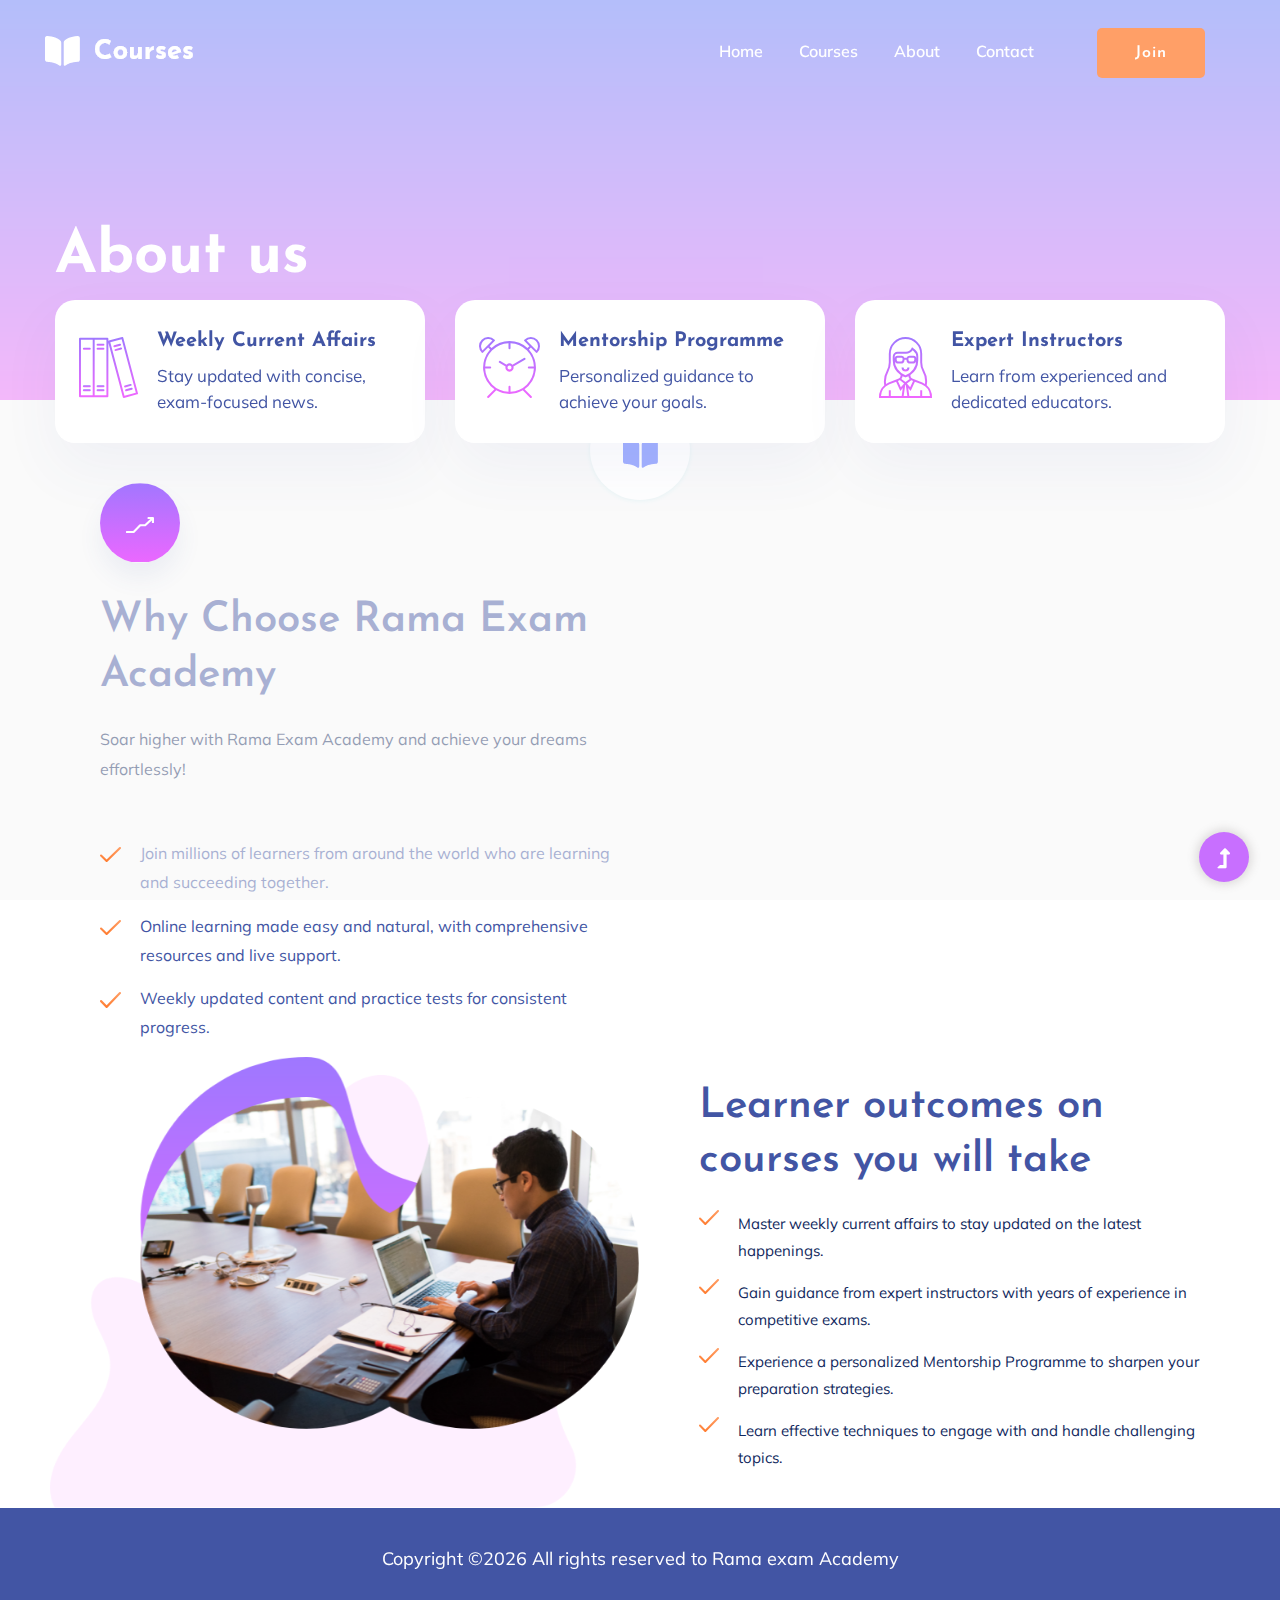
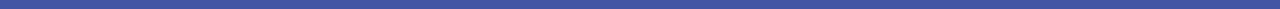
==== about.html @ ef6c7258 "Your commit message" ====
<!doctype html>
<html class="no-js" lang="zxx">
<head>
    <meta charset="utf-8">
    <meta http-equiv="x-ua-compatible" content="ie=edge">
    <title>Courses | Education</title>
    <meta name="description" content="">
    <meta name="viewport" content="width=device-width, initial-scale=1">
    <link rel="manifest" href="site.webmanifest">
    <link rel="shortcut icon" type="image/x-icon" href="assets/img/favicon.jpg">

    <!-- CSS here -->
    <link rel="stylesheet" href="assets/css/bootstrap.min.css">
    <link rel="stylesheet" href="assets/css/owl.carousel.min.css">
    <link rel="stylesheet" href="assets/css/slicknav.css">
    <link rel="stylesheet" href="assets/css/flaticon.css">
    <link rel="stylesheet" href="assets/css/progressbar_barfiller.css">
    <link rel="stylesheet" href="assets/css/gijgo.css">
    <link rel="stylesheet" href="assets/css/animate.min.css">
    <link rel="stylesheet" href="assets/css/animated-headline.css">
    <link rel="stylesheet" href="assets/css/magnific-popup.css">
    <link rel="stylesheet" href="assets/css/fontawesome-all.min.css">
    <link rel="stylesheet" href="assets/css/themify-icons.css">
    <link rel="stylesheet" href="assets/css/slick.css">
    <link rel="stylesheet" href="assets/css/nice-select.css">
    <link rel="stylesheet" href="assets/css/style.css">
</head>

<body>
    <!-- ? Preloader Start -->
    <div id="preloader-active">
        <div class="preloader d-flex align-items-center justify-content-center">
            <div class="preloader-inner position-relative">
                <div class="preloader-circle"></div>
                <div class="preloader-img pere-text">
                    <img src="assets/img/logo/loder.png" alt="">
                </div>
            </div>
        </div>
    </div>
    <!-- Preloader Start -->
    <!-- Header Start -->
    <div class="header-area header-transparent">
        <div class="main-header ">
            <div class="header-bottom  header-sticky">
                <div class="container-fluid">
                    <div class="row align-items-center">
                        <!-- Logo -->
                        <div class="col-xl-2 col-lg-2">
                            <div class="logo">
                                <a href="index.html"><img src="assets/img/logo/logo.png" alt=""></a>
                            </div>
                        </div>
                        <div class="col-xl-10 col-lg-10">
                            <div class="menu-wrapper d-flex align-items-center justify-content-end">
                                <!-- Main-menu -->
                                <div class="main-menu d-none d-lg-block">
                                    <nav>
                                        <ul id="navigation">                                                                                          
                                            <li class="active" ><a href="index.html">Home</a></li>
                                            <li><a href="courses.html">Courses</a></li>
                                            <li><a href="about.html">About</a></li>
                                            <li><a href="contact.html">Contact</a></li>
                                            <!-- Button -->
                                            <li class="button-header margin-left "><a href="tel:+919999999999" class="btn">Join</a></li>
                                            <!-- <li class="button-header"><a href="login.html" class="btn btn3">Log in</a></li> -->
                                        </ul>
                                    </nav>
                                </div>
                            </div>
                        </div> 
                        <!-- Mobile Menu -->
                        <div class="col-12">
                            <div class="mobile_menu d-block d-lg-none"></div>
                        </div>
                    </div>
                </div>
            </div>
        </div>
    </div>
    <!-- Header End -->
    <main>
        <!--? slider Area Start-->
        <section class="slider-area slider-area2">
            <div class="slider-active">
                <!-- Single Slider -->
                <div class="single-slider slider-height2">
                    <div class="container">
                        <div class="row">
                            <div class="col-xl-8 col-lg-11 col-md-12">
                                <div class="hero__caption hero__caption2">
                                    <h1 data-animation="bounceIn" data-delay="0.2s">About us</h1>
                                    <!-- breadcrumb Start-->
                                    <nav aria-label="breadcrumb">
                                        <ol class="breadcrumb">
                                            <li class="breadcrumb-item"><a href="index.html">Home</a></li>
                                            <li class="breadcrumb-item"><a href="#">about</a></li> 
                                        </ol>
                                    </nav>
                                    <!-- breadcrumb End -->
                                </div>
                            </div>
                        </div>
                    </div>          
                </div>
            </div>
        </section>
        <div class="services-area">
            <div class="container">
                <div class="row justify-content-sm-center">
                    <div class="col-lg-4 col-md-6 col-sm-8">
                        <div class="single-services mb-30">
                            <div class="features-icon">
                                <img src="assets/img/icon/icon1.svg" alt="">
                            </div>
                            <div class="features-caption">
                                <h3>Weekly Current Affairs</h3>
                                <p>Stay updated with concise, exam-focused news.</p>
                            </div>
                        </div>
                    </div>
                    <div class="col-lg-4 col-md-6 col-sm-8">
                        <div class="single-services mb-30">
                            <div class="features-icon">
                                <img src="assets/img/icon/icon3.svg" alt="">
                            </div>
                            <div class="features-caption">
                                <h3>Mentorship Programme</h3>
                                <p>Personalized guidance to achieve your goals.</p>
                            </div>
                        </div>
                    </div>
                    <div class="col-lg-4 col-md-6 col-sm-8">
                        <div class="single-services mb-30">
                            <div class="features-icon">
                                <img src="assets/img/icon/icon2.svg" alt="">
                            </div>
                            <div class="features-caption">
                                <h3>Expert Instructors</h3>
                                <p>Learn from experienced and dedicated educators.</p>
                            </div>
                        </div>
                    </div>
                </div>
            </div>
        </div>
        <!--? About Area-1 Start -->
        <section class="about-area1 fix pt-10">
            <div class="support-wrapper align-items-center">
                <div class="left-content1">
                    <div class="about-icon">
                        <img src="assets/img/icon/about.svg" alt="">
                    </div>
                    <!-- section tittle -->
                    <div class="section-tittle section-tittle2 mb-55">
                        <div class="front-text">
                            <h2 class="">Why Choose Rama Exam Academy</h2>
                            <p>Soar higher with Rama Exam Academy and achieve your dreams effortlessly!</p>
                        </div>
                    </div>
                    <div class="single-features">
                        <div class="features-icon">
                            <img src="assets/img/icon/right-icon.svg" alt="">
                        </div>
                        <div class="features-caption">
                            <p>Join millions of learners from around the world who are learning and succeeding together.</p>
                        </div>
                    </div>
                    <div class="single-features">
                        <div class="features-icon">
                            <img src="assets/img/icon/right-icon.svg" alt="">
                        </div>
                        <div class="features-caption">
                            <p>Online learning made easy and natural, with comprehensive resources and live support.</p>
                        </div>
                    </div>

                    <div class="single-features">
                        <div class="features-icon">
                            <img src="assets/img/icon/right-icon.svg" alt="">
                        </div>
                        <div class="features-caption">
                            <p>Weekly updated content and practice tests for consistent progress.</p>
                        </div>
                    </div>
                </div>
                <div class="right-content1">
                    <!-- img -->
                    <div class="right-img">
                        <img src="assets/img/gallery/about.png" alt="">

                        <!-- <div class="video-icon" >

                            <a class="popup-video btn-icon" href="https://www.youtube.com/watch?v=up68UAfH0d0"><i class="fas fa-play"></i></a> 
                        </div> -->
                    </div>
                </div>
            </div>
        </section>
        <!-- About Area End -->
                <!--? About Area-3 Start -->
                <section class="about-area3 fix">
                    <div class="support-wrapper align-items-center">
                        <div class="right-content3">
                            <!-- img -->
                            <div class="right-img">
                                <img src="assets/img/gallery/about3.png" alt="">
                            </div>
                        </div>
                        <div class="left-content3">
                            <!-- section tittle -->
                            <div class="section-tittle section-tittle2 mb-20">
                                <div class="front-text">
                                    <h2 class="">Learner outcomes on courses you will take</h2>
                                </div>
                            </div>
                            <div class="single-features">
                                <div class="features-icon">
                                    <img src="assets/img/icon/right-icon.svg" alt="">
                                </div>
                                <div class="features-caption">
                                    <p>Master weekly current affairs to stay updated on the latest happenings.</p>
                                </div>
                            </div>
                            <div class="single-features">
                                <div class="features-icon">
                                    <img src="assets/img/icon/right-icon.svg" alt="">
                                </div>
                                <div class="features-caption">
                                    <p>Gain guidance from expert instructors with years of experience in competitive exams.</p>
                                </div>
                            </div>
                            <div class="single-features">
                                <div class="features-icon">
                                    <img src="assets/img/icon/right-icon.svg" alt="">
                                </div>
                                <div class="features-caption">
                                    <p>Experience a personalized Mentorship Programme to sharpen your preparation strategies.</p>
                                </div>
                            </div>
                            <div class="single-features">
                                <div class="features-icon">
                                    <img src="assets/img/icon/right-icon.svg" alt="">
                                </div>
                                <div class="features-caption">
                                    <p>Learn effective techniques to engage with and handle challenging topics.</p>
                                </div>
                            </div>
                        </div>
                    </div>
                </section>
                <!-- About Area End -->
        <!--? Team -->
        <!-- <section class="team-area section-padding40 fix">
            <div class="container">
                <div class="row justify-content-center">
                    <div class="col-xl-7 col-lg-8">
                        <div class="section-tittle text-center mb-55">
                            <h2>Community experts</h2>
                        </div>
                    </div>
                </div>
                <div class="team-active">
                    <div class="single-cat text-center">
                        <div class="cat-icon">
                            <img src="assets/img/gallery/team1.png" alt="">
                        </div>
                        <div class="cat-cap">
                            <h5><a href="services.html">Mr. Urela</a></h5>
                            <p>The automated process all your website tasks.</p>
                        </div>
                    </div>
                    <div class="single-cat text-center">
                        <div class="cat-icon">
                            <img src="assets/img/gallery/team2.png" alt="">
                        </div>
                        <div class="cat-cap">
                            <h5><a href="services.html">Mr. Uttom</a></h5>
                            <p>The automated process all your website tasks.</p>
                        </div>
                    </div>
                    <div class="single-cat text-center">
                        <div class="cat-icon">
                            <img src="assets/img/gallery/team3.png" alt="">
                        </div>
                        <div class="cat-cap">
                            <h5><a href="services.html">Mr. Shakil</a></h5>
                            <p>The automated process all your website tasks.</p>
                        </div>
                    </div>
                    <div class="single-cat text-center">
                        <div class="cat-icon">
                            <img src="assets/img/gallery/team4.png" alt="">
                        </div>
                        <div class="cat-cap">
                            <h5><a href="services.html">Mr. Arafat</a></h5>
                            <p>The automated process all your website tasks.</p>
                        </div>
                    </div>
                    <div class="single-cat text-center">
                        <div class="cat-icon">
                            <img src="assets/img/gallery/team3.png" alt="">
                        </div>
                        <div class="cat-cap">
                            <h5><a href="services.html">Mr. saiful</a></h5>
                            <p>The automated process all your website tasks.</p>
                        </div>
                    </div>
                </div>
            </div>
        </section> -->
    </main>
    <footer>
     <div class="footer-wrappper footer-bg">
        <!-- Footer Start-->

        <!-- footer-bottom area -->
        <div class="footer-bottom-area">
            <div class="container">
                <div class="footer-border">
                    <div class="row d-flex align-items-center">
                        <div class="col-xl-12 ">
                            <div class="footer-copy-right text-center">
                                <p><!-- Link back to Colorlib can't be removed. Template is licensed under CC BY 3.0. -->
                                  Copyright &copy;<script>document.write(new Date().getFullYear());</script> All rights reserved to Rama exam Academy
                                  <!-- Link back to Colorlib can't be removed. Template is licensed under CC BY 3.0. --></p>
                              </div>
                          </div>
                      </div>
                  </div>
              </div>
          </div>
          <!-- Footer End-->
      </div>
  </footer> 
  <!-- Scroll Up -->
  <div id="back-top" >
    <a title="Go to Top" href="#"> <i class="fas fa-level-up-alt"></i></a>
</div>

<!-- JS here -->
<script src="./assets/js/vendor/modernizr-3.5.0.min.js"></script>
<!-- Jquery, Popper, Bootstrap -->
<script src="./assets/js/vendor/jquery-1.12.4.min.js"></script>
<script src="./assets/js/popper.min.js"></script>
<script src="./assets/js/bootstrap.min.js"></script>
<!-- Jquery Mobile Menu -->
<script src="./assets/js/jquery.slicknav.min.js"></script>

<!-- Jquery Slick , Owl-Carousel Plugins -->
<script src="./assets/js/owl.carousel.min.js"></script>
<script src="./assets/js/slick.min.js"></script>
<!-- One Page, Animated-HeadLin -->
<script src="./assets/js/wow.min.js"></script>
<script src="./assets/js/animated.headline.js"></script>
<script src="./assets/js/jquery.magnific-popup.js"></script>

<!-- Date Picker -->
<script src="./assets/js/gijgo.min.js"></script>
<!-- Nice-select, sticky -->
<script src="./assets/js/jquery.nice-select.min.js"></script>
<script src="./assets/js/jquery.sticky.js"></script>
<!-- Progress -->
<script src="./assets/js/jquery.barfiller.js"></script>

<!-- counter , waypoint,Hover Direction -->
<script src="./assets/js/jquery.counterup.min.js"></script>
<script src="./assets/js/waypoints.min.js"></script>
<script src="./assets/js/jquery.countdown.min.js"></script>
<script src="./assets/js/hover-direction-snake.min.js"></script>

<!-- contact js -->
<script src="./assets/js/contact.js"></script>
<script src="./assets/js/jquery.form.js"></script>
<script src="./assets/js/jquery.validate.min.js"></script>
<script src="./assets/js/mail-script.js"></script>
<script src="./assets/js/jquery.ajaxchimp.min.js"></script>

<!-- Jquery Plugins, main Jquery -->	
<script src="./assets/js/plugins.js"></script>
<script src="./assets/js/main.js"></script>

</body>
</html>
---- assets/css/flaticon.css ----
/*
  	Flaticon icon font: Flaticon
  	Creation date: 02/06/2020 05:24
  	*/

@font-face {
  font-family: "Flaticon";
  src: url("../fonts/Flaticon.eot");
  src: url("../fonts/Flaticon.eot?#iefix") format("embedded-opentype"),
       url("../fonts/Flaticon.woff2") format("woff2"),
       url("../fonts/Flaticon.woff") format("woff"),
       url("../fonts/Flaticon.ttf") format("truetype"),
       url("../fonts/Flaticon.svg#Flaticon") format("svg");
  font-weight: normal;
  font-style: normal;
}

@media screen and (-webkit-min-device-pixel-ratio:0) {
  @font-face {
    font-family: "Flaticon";
    src: url("../fonts/Flaticon.svg#Flaticon") format("svg");
  }
}

[class^="flaticon-"]:before, [class*=" flaticon-"]:before,
[class^="flaticon-"]:after, [class*=" flaticon-"]:after {   
  font-family: Flaticon;
font-style: normal;
}

.flaticon-null:before { content: "\f100"; }
.flaticon-null-1:before { content: "\f101"; }
.flaticon-gear:before { content: "\f102"; }
.flaticon-think:before { content: "\f103"; }
---- assets/css/progressbar_barfiller.css ----
/* Custom Code skills */
.single-skill{
  display: flex;
}

.single-skill span {
	color: #79838b;
	font-size: 13px;
	font-weight: 300;
	letter-spacing: 0;
	margin-bottom: 14px;
	display: block;
}
.single-skill .bar-progress {
	width: 100%;
}
.single-skill .bar-title {
  width: 20%;
  margin-bottom: 19px;
}

.skills-content {
  padding-top: 200px;
  padding-left: 70px;
}

.skills-shape-bg {
  height: 651px;
  width: 868px;
  position: absolute;
  content: "";
  border: 2px solid #4d4d4d;
  left: 40%;
  top: 255px;
}

.skills-shape-bg::before {
  position: absolute;
  content: "";
  height: 465px;
  width: 300px;
  border: 2px solid #4d4d4d;
  left: -35%;
  top: 50%;
  transform: translateY(-50%);
  border-right: 0;
}



/* Default */
.barfiller {
	width: 100%;
	height: 10px;
	background: #f6f9fc;
  position: relative;
  border-radius: 5px;
}

.barfiller .fill {
  display: block;
  position: relative;
  width: 0px;
  height: 100%;
  background: #333;
  z-index: 1;
  border-radius: 5px;
}

.barfiller .tipWrap { display: none; }

.barfiller .tip {
  margin-top: -28px;
  padding: 2px 4px;
  font-size: 16px;
  color: #09cc7f;
  left: 0px;
  position: absolute;
  z-index: 2;
  background: transparent;
  font-weight: 800;
}

.barfiller .tip:after {
  border: solid;
  border-color: rgba(0,0,0,.8) transparent;
  border-width: 6px 6px 0 6px;
  content: "";
  display: block;
  position: absolute;
  left: 9px;
  top: 100%;
  z-index: 9;
  display: none;
  
}
---- assets/css/gijgo.css ----
.gj-button {
    background-color: #f5f5f5;
    border: 1px solid #ddd;
    color: #000;
    border-radius: 3px;
    padding: 6px 10px;
    cursor: pointer;
}

.gj-unselectable {
    -webkit-touch-callout: none;
    -webkit-user-select: none;
    -khtml-user-select: none;
    -moz-user-select: none;
    -ms-user-select: none;
    user-select: none;
}

.gj-row {
    display: -webkit-box;
    display: -ms-flexbox;
    display: flex;
    -ms-flex-wrap: wrap;
    flex-wrap: wrap;
}

.gj-margin-left-5 {
    margin-left: 5px;
}

.gj-margin-left-10 {
    margin-left: 10px;
}

.gj-width-full {
    width: 100%;
}

.gj-cursor-pointer {
    cursor: pointer;
}

.gj-text-align-center {
    text-align: center;
}

.gj-font-size-16 {
    font-size: 16px;
}

.gj-hidden {
    display: none;
}

/** Material Design */
.gj-button-md {
    background: 0 0;
    border: none;
    border-radius: 2px;
    color: rgba(0, 0, 0, 0.87);
    position: relative;
    height: 36px;
    margin: 0;
    min-width: 64px;
    padding: 0 16px;
    display: inline-block;
    font-family: "Roboto","Helvetica","Arial",sans-serif;
    font-size: 1rem;
    font-weight: 500;
    text-transform: uppercase;
    letter-spacing: 0;
    overflow: hidden;
    will-change: box-shadow;
    transition: box-shadow .2s cubic-bezier(.4,0,1,1),background-color .2s cubic-bezier(.4,0,.2,1),color .2s cubic-bezier(.4,0,.2,1);
    outline: none;
    cursor: pointer;
    text-decoration: none;
    text-align: center;
    line-height: 36px;
    vertical-align: middle;
    overflow: hidden;
    -webkit-user-select: none;
    -moz-user-select: none;
    -ms-user-select: none;
    user-select: none;
}

.gj-button-md:hover {
    background-color: rgba(158,158,158,.2);
}

.gj-button-md:disabled {
    color: rgba(0,0,0,.26);
    background: 0 0;
}

.gj-button-md .material-icons,
.gj-button-md .gj-icon {
    vertical-align: middle;
    /*font-size: 1.3rem;
    margin-right: 4px;*/
}

.gj-button-md.gj-button-md-icon {
    width: 24px;
    height: 31px;
    min-width: 24px;
    padding: 0px;
    display: table;
}

.gj-button-md.gj-button-md-icon .material-icons,
.gj-button-md.gj-button-md-icon .gj-icon {
    display: table-cell;
    margin-right: 0px;
    width: 24px;
    height: 24px;
}

.gj-button-md.active {
    background-color: rgba(158,158,158,.4);
}

.gj-button-md-group {
    position: relative;
    display: inline-block;
    vertical-align: middle;
}
.gj-textbox-md {
	/* border: none; */
	/* border-bottom: 1px solid rgba(0,0,0,.42); */
	display: block;
	font-family: "Helvetica","Arial",sans-serif;
	font-size: 16px;
	line-height: 16px;
	/* padding: 4px 0px; */
	margin: 0;
	/* width: 100%; */
	background: 0 0;
	/* text-align: ; */
	color: rgba(0,0,0,.87);
	padding-left: 44px;
	border: 1px solid #dca73a;
	/* padding: 15px 15px; */
	/* text-align: center; */
	width: 177px;
	height: 55px;
	border-radius: 5px;
}
.gj-textbox-md:focus,
.gj-textbox-md:active {
    /* border-bottom: 2px solid rgba(0,0,0,.42); */
    outline: none;
}

.gj-textbox-md::placeholder {
    color: #8e8e8e;
}

.gj-textbox-md:-ms-input-placeholder {
    color: #8e8e8e;
}

.gj-textbox-md::-ms-input-placeholder {
    color: #8e8e8e;
}

.gj-md-spacer-24 {
    min-width: 24px;
    width: 24px;
    display: inline-block;
}

.gj-md-spacer-32 {
    min-width: 32px;
    width: 32px;
    display: inline-block;
}

.gj-modal {
    position: fixed;
    top: 0;
    right: 0;
    bottom: 0;
    left: 0;
    z-index: 1203;
    display: none;
    overflow: hidden;
    -webkit-overflow-scrolling: touch;
    outline: 0;
    background-color: rgba(0, 0, 0, 0.54118);
    transition: 200ms ease opacity;
    will-change: opacity;
}

/* List */
ul.gj-list li [data-role="wrapper"] {
    display: table;
    width: 100%;
}

ul.gj-list li [data-role="checkbox"] {
    display: table-cell;
    vertical-align:middle;
    text-align:center;
}

ul.gj-list li [data-role="image"] {
    display: table-cell;
    vertical-align:middle;
    text-align:center;
}

ul.gj-list li [data-role="display"] {
    display: table-cell;
    vertical-align:middle;
    cursor: pointer;
}

ul.gj-list li [data-role="display"]:empty:before {
  content: "\200b"; /* unicode zero width space character */
}

/* List - Bootstrap */
ul.gj-list-bootstrap {
    padding-left: 0px;
    margin-bottom: 0px;
}

ul.gj-list-bootstrap li {
    padding: 0px;
}

ul.gj-list-bootstrap li [data-role="wrapper"] {
    padding: 0px 10px;
}

ul.gj-list-bootstrap li [data-role="checkbox"] {
    width: 24px;
    padding: 3px;
}

ul.gj-list-bootstrap li [data-role="image"] {
    width: 24px;
    height: 24px;
}

ul.gj-list-bootstrap li [data-role="display"] {
    padding: 8px 0px 8px 4px;
}

.list-group-item.active ul li, .list-group-item.active:focus ul li, .list-group-item.active:hover ul li {
    text-shadow: none;
    color:initial;
}

/* List - Material Design */
ul.gj-list-md {
    padding: 0px;
    list-style: none;
    list-style-type: none;
    line-height: 24px;
    letter-spacing: 0;
    color: #616161; /* Gray 700 */
}

ul.gj-list-md li {
    display: list-item;
    list-style-type: none;
    padding: 0px;
    min-height: unset;
    box-sizing: border-box;
    align-items: center;
    cursor: default;
    overflow: hidden;

    font-family: "Roboto","Helvetica","Arial",sans-serif;
    font-size: 16px;
    font-weight: 400;
    letter-spacing: .04em;
    line-height: 1;
    
    -webkit-flex-direction: row;
    -ms-flex-direction: row;
    flex-direction: row;
    -webkit-flex-wrap: nowrap;
    -ms-flex-wrap: nowrap;
    flex-wrap: nowrap;
}

ul.gj-list-md li [data-role="checkbox"] {
    height: 24px;
    width: 24px;
}

ul.gj-list-md li [data-role="image"] {
    height: 24px;
    width: 24px;
}

ul.gj-list-md li [data-role="display"] {
    padding: 8px 0px 8px 5px;
    order: 0;
    flex-grow: 2;
    text-decoration: none;
    box-sizing: border-box;
    align-items: center;
    text-align: left;
    color: rgba(0,0,0,.87);
}

ul.gj-list-md li.disabled>[data-role="wrapper"]>[data-role="display"] {
    color: #9E9E9E; /* Gray 500 */
}

.gj-list-md-active {
    background: #e0e0e0;
    color: #3f51b5;
}


/* Picker */
.gj-picker {
    position: absolute;
    z-index: 1203;
    background-color: #fff;
}

.gj-picker .selected {
    color: #fff;
}

/* Material Design */
.gj-picker-md {
    font-family: "Roboto","Helvetica","Arial",sans-serif;
    font-size: 16px;
    font-weight: 400;
    letter-spacing: .04em;
    line-height: 1;
    color: rgba(0,0,0,.87);
    border: 1px solid #E0E0E0;
}

.gj-modal .gj-picker-md {
    border: 0px;
}

.gj-picker-md [role="header"] {
    color: rgba(255, 255, 255, 0.54);
    display: flex;
    background: #2196f3;
    align-items: baseline;
    user-select: none;
    justify-content: center;
}

.gj-picker-md [role="footer"] {
    float: right;
    padding: 10px;
}

.gj-picker-md [role="footer"] button.gj-button-md {
    color: #2196f3;
    font-weight: bold;
    font-size: 13px;
}

/* Bootstrap */
.gj-picker-bootstrap {
    border-radius: 4px;
    border: 1px solid #E0E0E0;
}

.gj-picker-bootstrap .selected {
    color: #888;
}

.gj-picker-bootstrap [role="header"] {
    background: #eee;
    color: #AAA;
}
@font-face {
    font-family: 'gijgo-material';
    src: url('../fonts/gijgo-material.eot?235541');
    src: url('../fonts/gijgo-material.eot?235541#iefix') format('embedded-opentype'), url('../fonts/gijgo-material.ttf?235541') format('truetype'), url('../fonts/gijgo-material.woff?235541') format('woff'), url('../fonts/gijgo-material.svg?235541#gijgo-material') format('svg');
    font-weight: normal;
    font-style: normal;
}

.gj-icon {
    /* use !important to prevent issues with browser extensions that change fonts */
    font-family: 'gijgo-material' !important;
    font-size: 24px;
    speak: none;
    font-style: normal;
    font-weight: normal;
    font-variant: normal;
    text-transform: none;
    line-height: 1;
    /* Enable Ligatures ================ */
    letter-spacing: 0;
    -webkit-font-feature-settings: "liga";
    -moz-font-feature-settings: "liga=1";
    -moz-font-feature-settings: "liga";
    -ms-font-feature-settings: "liga" 1;
    font-feature-settings: "liga";
    -webkit-font-variant-ligatures: discretionary-ligatures;
    font-variant-ligatures: discretionary-ligatures;
    /* Better Font Rendering =========== */
    -webkit-font-smoothing: antialiased;
    -moz-osx-font-smoothing: grayscale;
}

.gj-icon.undo:before {
    content: "\e900";
}

.gj-icon.vertical-align-top:before {
    content: "\e901";
}

.gj-icon.vertical-align-center:before {
    content: "\e902";
}

.gj-icon.vertical-align-bottom:before {
    content: "\e903";
}

.gj-icon.arrow-dropup:before {
    content: "\e904";
}

.gj-icon.clock:before {
    content: "\e905";
}

.gj-icon.refresh:before {
    content: "\e906";
}

.gj-icon.last-page:before {
    content: "\e907";
}

.gj-icon.first-page:before {
    content: "\e908";
}

.gj-icon.cancel:before {
    content: "\e909";
}

.gj-icon.clear:before {
    content: "\e90a";
}

.gj-icon.check-circle:before {
    content: "\e90b";
}

.gj-icon.delete:before {
    content: "\e90c";
}

.gj-icon.arrow-upward:before {
    content: "\e90d";
}

.gj-icon.arrow-forward:before {
    content: "\e90e";
}

.gj-icon.arrow-downward:before {
    content: "\e90f";
}

.gj-icon.arrow-back:before {
    content: "\e910";
}

.gj-icon.list-numbered:before {
    content: "\e911";
}

.gj-icon.list-bulleted:before {
    content: "\e912";
}

.gj-icon.indent-increase:before {
    content: "\e913";
}

.gj-icon.indent-decrease:before {
    content: "\e914";
}

.gj-icon.redo:before {
    content: "\e915";
}

.gj-icon.align-right:before {
    content: "\e916";
}

.gj-icon.align-left:before {
    content: "\e917";
}

.gj-icon.align-justify:before {
    content: "\e918";
}

.gj-icon.align-center:before {
    content: "\e919";
}

.gj-icon.strikethrough:before {
    content: "\e91a";
}

.gj-icon.italic:before {
    content: "\e91b";
}

.gj-icon.underlined:before {
    content: "\e91c";
}

.gj-icon.bold:before {
    content: "\e91d";
}

.gj-icon.arrow-dropdown:before {
    content: "\e91e";
}

.gj-icon.done:before {
    content: "\e91f";
}

.gj-icon.pencil:before {
    content: "\e920";
}

.gj-icon.minus:before {
    content: "\e921";
}

.gj-icon.plus:before {
    content: "\e922";
}

.gj-icon.chevron-up:before {
    content: "\e923";
}

.gj-icon.chevron-right:before {
    content: "\e924";
}

.gj-icon.chevron-down:before {
    content: "\e925";
}

.gj-icon.chevron-left:before {
    content: "\e926";
}

.gj-icon.event:before {
    content: "\e927";
}
.gj-draggable {
    cursor: move;
}
.gj-resizable-handle {
    position: absolute;
    font-size: 0.1px;
    display: block;
    -ms-touch-action: none;
    touch-action: none;
    z-index: 1203;
}

.gj-resizable-n {
    cursor: n-resize;
    height: 7px;
    width: 100%;
    top: -5px;
    left: 0;
}
.gj-resizable-e {
    cursor: e-resize;
    width: 7px;
    right: -5px;
    top: 0;
    height: 100%;
}
.gj-resizable-s {
    cursor: s-resize;
    height: 7px;
    width: 100%;
    bottom: -5px;
    left: 0;
}
.gj-resizable-w {
	cursor: w-resize;
	width: 7px;
	left: -5px;
	top: 0;
	height: 100%;
}
.gj-resizable-se {
	cursor: se-resize;
	width: 12px;
	height: 12px;
	right: 1px;
	bottom: 1px;
}
.gj-resizable-sw {
	cursor: sw-resize;
	width: 9px;
	height: 9px;
	left: -5px;
	bottom: -5px;
}
.gj-resizable-nw {
	cursor: nw-resize;
	width: 9px;
	height: 9px;
	left: -5px;
	top: -5px;
}
.gj-resizable-ne {
	cursor: ne-resize;
	width: 9px;
	height: 9px;
	right: -5px;
	top: -5px;
}

.gj-dialog-footer {
    position: absolute;
    bottom: 0px;
    width: 100%;
    margin-top: 0px;
}

.gj-dialog-scrollable [data-role="body"] {
    overflow-x: hidden;
    overflow-y: scroll;
}

/** Bootstrap 3 **/
.gj-dialog-bootstrap {
    overflow: hidden;
    z-index: 1202;
}

.gj-dialog-bootstrap [data-role="title"] {
    display: inline;
}
.gj-dialog-bootstrap [data-role="close"] {
    line-height: 1.42857143;
}

/** Bootstrap 4 **/
.gj-dialog-bootstrap4 {
    overflow: hidden;
    z-index: 1202;
}

.gj-dialog-bootstrap4 [data-role="title"] {
    display: inline;
}
.gj-dialog-bootstrap4 [data-role="close"] {
    line-height: 1.5;
}

/** Material Design **/
.gj-dialog-md {
    background-color: #FFF;
    overflow: hidden;
    border: none;
    box-shadow: 0 11px 15px -7px rgba(0,0,0,.2), 0 24px 38px 3px rgba(0,0,0,.14), 0 9px 46px 8px rgba(0,0,0,.12);
    box-sizing: border-box;
    position: relative;
    display: -webkit-box;
    display: -webkit-flex;
    display: -ms-flexbox;
    display: flex;
    -webkit-box-orient: vertical;
    -webkit-box-direction: normal;
    -webkit-flex-direction: column;
    -ms-flex-direction: column;
    flex-direction: column;
    -webkit-background-clip: padding-box;
    background-clip: padding-box;
    outline: 0;
    z-index: 1202;
}

.gj-dialog-md-header {
    padding: 24px 24px 0px 24px;
    font-family: "Roboto","Helvetica","Arial",sans-serif;
}

.gj-dialog-md-title {
    margin: 0;
    font-weight: 400;
    display: inline;
    line-height: 28px;
    font-size: 20px;
}

.gj-dialog-md-close {
    -webkit-appearance: none;
    padding: 0;
    cursor: pointer;
    background: 0 0;
    border: 0;
    float: right;
    line-height: 28px;
    font-size: 28px;
}

.gj-dialog-md-body {
    padding: 20px 24px 24px 24px;
    color: rgba(0,0,0,.54);
    font-family: "Helvetica","Arial",sans-serif;
    font-size: 14px;
    font-weight: 400;
    line-height: 20px;
}

.gj-dialog-md-footer {
    padding: 8px 8px 8px 24px;
    display: -webkit-flex;
    display: -ms-flexbox;
    display: flex;
    -webkit-flex-direction: row-reverse;
    -ms-flex-direction: row-reverse;
    flex-direction: row-reverse;
    -webkit-flex-wrap: wrap;
    -ms-flex-wrap: wrap;
    flex-wrap: wrap;

    box-sizing: border-box;
}

.gj-dialog-md-footer>*:first-child {
    margin-right: 0;
}

.gj-dialog-md-footer>* {
    margin-right: 8px;
    height: 36px;
}
DIV.gj-grid-wrapper {
    margin: auto;
    position: relative;
    clear:both;
    z-index: 1;
}

TABLE.gj-grid {
    margin: auto;    
    border-collapse: collapse;
    width: 100%;
    table-layout: fixed;
}

TABLE.gj-grid THEAD TH [data-role="selectAll"] {
    margin: auto;
}

TABLE.gj-grid THEAD TH [data-role="title"] {
    display: inline-block;
}

TABLE.gj-grid THEAD TH [data-role="sorticon"] {
    display: inline-block;
}

TABLE.gj-grid THEAD TH {
    overflow: hidden;
    text-overflow: ellipsis;
}

TABLE.gj-grid.autogrow-header-row THEAD TH {
    overflow: auto;
    text-overflow: initial;
    white-space: pre-wrap;
    -ms-word-break: break-word;
    word-break: break-word;
}

TABLE.gj-grid > tbody > tr > td {
    overflow: hidden;
    position: relative;
}

table.gj-grid tbody div[data-role="display"] {
    vertical-align: middle;
    text-indent: 0;
    white-space: pre-wrap;
    -ms-word-break: break-word;
    word-break: break-word;
}

table.gj-grid.fixed-body-rows tbody div[data-role="display"] {
    overflow: hidden;
    text-overflow: ellipsis;
    white-space: nowrap;
    -ms-word-break: initial;
    word-break: initial;
}

table.gj-grid tfoot DIV[data-role="display"] {
    vertical-align: middle;
    text-indent: 0;
    display: flex;
}

TABLE.gj-grid .fa {
    padding: 2px;
}

TABLE.gj-grid > tbody > tr > td > div {
    padding: 2px;
    overflow: hidden;
}

DIV.gj-grid-wrapper DIV.gj-grid-loading-cover
{
    background: #BBBBBB;
    opacity: 0.5;
    position: absolute;
    vertical-align: middle;
}

DIV.gj-grid-wrapper DIV.gj-grid-loading-text
{
    position: absolute;
    font-weight: bold;
}

/* Bootstrap Theme */
table.gj-grid-bootstrap thead th {
    background-color: #f5f5f5;
    vertical-align:middle;
}

table.gj-grid-bootstrap thead th [data-role="sorticon"] {
    margin-left: 5px;
}

table.gj-grid-bootstrap thead th [data-role="sorticon"] i.gj-icon,
table.gj-grid-bootstrap thead th [data-role="sorticon"] i.material-icons {
    position: absolute;
    font-size: 20px;
    top: 15px;
}

table.gj-grid-bootstrap tbody tr td div[data-role="display"] {
    padding: 0px;
}

.gj-grid-bootstrap-4 .gj-checkbox-bootstrap {
    display: inline-block;
    padding-top: 2px;
}

.gj-grid-bootstrap-4 tbody tr.active {
    background-color: rgba(0,0,0,.075);
}

/* Material Design Theme */
.gj-grid-md {
    position: relative;
    border: 1px solid #e0e0e0;
    border-collapse: collapse;
    white-space: nowrap;
    font-size: 13px;
    font-family: "Roboto","Helvetica","Arial",sans-serif;
    background-color: #fff;
}

.gj-grid-md td:first-of-type, .gj-grid-md th:first-of-type {
    padding-left: 24px;
}

.gj-grid-md th {
    position: relative;
    vertical-align: bottom;
    font-weight: 700;
    line-height: 31px;
    letter-spacing: 0;
    height: 56px;
    font-size: 12px;
    color: rgba(0,0,0,.54);
    padding-bottom: 8px;
    box-sizing: border-box;
    padding: 12px 18px;
    text-align: right;
}

.gj-grid-md td {
    position: relative;
    height: 48px;
    border-top: 1px solid #e0e0e0;
    border-bottom: 1px solid #e0e0e0;
    padding: 12px 18px;
    box-sizing: border-box;
    text-align: left;
    color: rgba(0,0,0,.87);
}

.gj-grid-md tbody tr {
    position: relative;
    height: 48px;
    transition-duration: .28s;
    transition-timing-function: cubic-bezier(.4,0,.2,1);
    transition-property: background-color;
}

.gj-grid-md tbody tr:hover {
    background-color: #EEEEEE; /* Gray 200 */
}

.gj-grid-md tbody tr.gj-grid-md-select {
    background-color: #F5F5F5; /* Grey 100 */
}


table.gj-grid-md thead th [data-role="sorticon"] {
    margin-left: 5px;
}

table.gj-grid-md thead th [data-role="sorticon"] i.gj-icon,
table.gj-grid-md thead th [data-role="sorticon"] i.material-icons {
    position: absolute;
    font-size: 16px;
    top: 19px;
}

table.gj-grid-md thead th.gj-grid-select-all {
    padding-bottom: 3px;
}
/* Hide all prioritized columns by default */
@media only all {
	th.display-1120,
	td.display-1120,
	th.display-960,
	td.display-960,
	th.display-800,
	td.display-800,
	th.display-640,
	td.display-640,
	th.display-480,
	td.display-480,
	th.display-320,
	td.display-320 {
		display: none;
	}
}

/* Show at 320px (20em x 16px) */
@media screen and (min-width: 20em) {
	TABLE.gj-grid-bootstrap th.display-320,
	TABLE.gj-grid-bootstrap td.display-320 {
		display: table-cell;
	}
}
/* Show at 480px (30em x 16px) */
@media screen and (min-width: 30em) {
	TABLE.gj-grid-bootstrap th.display-480,
	TABLE.gj-grid-bootstrap td.display-480 {
		display: table-cell;
	}
}
/* Show at 640px (40em x 16px) */
@media screen and (min-width: 40em) {
	TABLE.gj-grid-bootstrap th.display-640,
	TABLE.gj-grid-bootstrap td.display-640 {
		display: table-cell;
	}
}
/* Show at 800px (50em x 16px) */
@media screen and (min-width: 50em) {
	TABLE.gj-grid-bootstrap th.display-800,
	TABLE.gj-grid-bootstrap td.display-800 {
		display: table-cell;
	}
}
/* Show at 960px (60em x 16px) */
@media screen and (min-width: 60em) {
	TABLE.gj-grid-bootstrap th.display-960,
	TABLE.gj-grid-bootstrap td.display-960 {
		display: table-cell;
	}
}
/* Show at 1,120px (70em x 16px) */
@media screen and (min-width: 70em) {
	TABLE.gj-grid-bootstrap th.display-1120,
	TABLE.gj-grid-bootstrap td.display-1120 {
		display: table-cell;
	}
}

/* Material Design Theme */
.gj-grid-md tfoot tr th {
    padding-right: 14px;
}

.gj-grid-md tfoot tr[data-role="pager"] .gj-grid-mdl-pager-label {
    padding-left: 5px;
    padding-right: 5px;
}

.gj-grid-md tfoot tr[data-role="pager"] .gj-dropdown-md {
    margin-left: 12px;
}

.gj-grid-md tfoot tr[data-role="pager"] .gj-dropdown-md [role="presenter"] {
    font-size: 12px;
    font-weight: bold;
    color: rgba(0,0,0,.54);
}

.gj-grid-md tfoot tr[data-role="pager"] .gj-dropdown-md [role="presenter"] [role="display"] {
    text-align: right;
}

.gj-grid-md tfoot tr[data-role="pager"] .gj-grid-md-limit-select {
    margin-left: 10px;
    font-size: 12px;
    font-weight: bold;
    color: rgba(0,0,0,.54);
}

/* Bootstrap */
.gj-grid-bootstrap tfoot tr[data-role="pager"] th {
    line-height: 30px;
    background-color: #f5f5f5;
}

.gj-grid-bootstrap tfoot tr[data-role="pager"] th > div > div {
    margin-right: 5px;
}

.gj-grid-bootstrap tfoot tr[data-role="pager"] th > div > button {
    margin-right: 5px;
}

.gj-grid-bootstrap-4 tfoot tr[data-role="pager"] th > div button {
    height: 34px;
}

.gj-grid-bootstrap-4 tfoot tr[data-role="pager"] th div .gj-dropdown-bootstrap-4 .gj-dropdown-expander-mi .gj-icon {
    top: 5px;
}

.gj-grid-bootstrap-3 tfoot tr[data-role="pager"] th > div > input {
    margin-right: 5px;
    width: 40px;
    text-align: right;
    display: inline-block;
    font-weight: bold;
}

.gj-grid-bootstrap-4 tfoot tr[data-role="pager"] th > div > div.input-group {
    width: 40px;
}

.gj-grid-bootstrap-4 tfoot tr[data-role="pager"] th > div > div.input-group input {
    text-align: right;
    font-weight: bold;
    height: 34px;
    padding-top: 2px;
    padding-bottom: 6px;
}

.gj-grid-bootstrap tfoot tr[data-role="pager"] th > div > select {
    display: inline-block;
    margin-right: 5px;
    width: 60px;
}

.gj-grid-bootstrap tfoot tr[data-role="pager"] th .gj-dropdown-bootstrap .gj-list-bootstrap [data-role="display"] {
    line-height: 14px;
}

.gj-grid-bootstrap tfoot tr[data-role="pager"] th .gj-dropdown-bootstrap [role="presenter"] [role="display"] {
    font-weight: bold;
}

.gj-grid-bootstrap tfoot tr[data-role="pager"] th .gj-dropdown-bootstrap-3 [role="presenter"] {
    padding: 2px 8px;
}

.gj-grid-bootstrap tfoot tr[data-role="pager"] th .gj-dropdown-bootstrap-4 [role="presenter"] {
    padding: 1px 8px;
}
.gj-grid thead tr th div.gj-grid-column-resizer-wrapper {
    position: relative;
    width: 100%;
    height: 0px; 
    top: 0px; 
    left: 0px; 
    padding: 0px;
}

span.gj-grid-column-resizer {
    position: absolute;
    right: 0px;
    width: 10px;
    top: -100px;
    height: 300px;
    z-index: 1203;
    cursor: e-resize;
}

.gj-grid-resize-cursor {
    cursor: e-resize;
}
.gj-grid-md tbody tr.gj-grid-top-border td {
  border-top: 2px solid #777;
}
.gj-grid-md tbody tr.gj-grid-bottom-border td {
  border-bottom: 2px solid #777;
}

.gj-grid-bootstrap tbody tr.gj-grid-top-border td {
  border-top: 2px solid #777;
}
.gj-grid-bootstrap tbody tr.gj-grid-bottom-border td {
  border-bottom: 2px solid #777;
}
.gj-grid-md thead tr th.gj-grid-left-border,
.gj-grid-md tbody tr td.gj-grid-left-border
{
    border-left: 3px solid #777;
}
.gj-grid-md thead tr th.gj-grid-right-border,
.gj-grid-md tbody tr td.gj-grid-right-border
{
    border-right: 3px solid #777;
}

.gj-grid-bootstrap thead tr th.gj-grid-left-border,
.gj-grid-bootstrap tbody tr td.gj-grid-left-border
{
    border-left: 5px solid #ddd;
}
.gj-grid-bootstrap thead tr th.gj-grid-right-border,
.gj-grid-bootstrap tbody tr td.gj-grid-right-border
{
    border-right: 5px solid #ddd;
}
.gj-dirty {
    position: absolute;
    top: 0px;
    left: 0px;
    border-style: solid;
    border-width: 3px;
    border-color: #f00 transparent transparent #f00;
    padding: 0;
    overflow: hidden;
    vertical-align: top;
}

/* Material Design */
.gj-grid-md tbody tr td.gj-grid-management-column {
    padding: 3px;
}

.gj-grid-md tbody tr td[data-mode="edit"] {
    padding: 0px 18px;
}

.gj-grid-md tbody .gj-dropdown-md [role="presenter"] [role="display"] {
    padding: 0px;
}

/* Bootstrap */
.gj-grid-bootstrap tbody tr td[data-mode="edit"] {
    padding: 0px;
}

.gj-grid-bootstrap tbody tr td[data-mode="edit"] [data-role="edit"] {
    padding: 0px;
}

/* Bootstrap 3 */
.gj-grid-bootstrap-3 tbody tr td.gj-grid-management-column {
    padding: 3px;
}

.gj-grid-bootstrap-3 tbody tr td[data-mode="edit"] {
    height: 38px;
}

.gj-grid-bootstrap-3 tbody tr td[data-mode="edit"] [data-role="edit"] input[type="text"] {
    height: 37px;
    padding: 8px;
}

.gj-grid-bootstrap-3 tbody tr td[data-mode="edit"] .gj-dropdown-bootstrap [role="presenter"] {
    border: 0px;
    border-radius: 0px;
    height: 37px;
    padding-left: 8px;
}

.gj-grid-bootstrap-3 tbody tr td[data-mode="edit"] .gj-datepicker-bootstrap {
    height: 37px;
}

.gj-grid-bootstrap-3 tbody tr td[data-mode="edit"] .gj-datepicker-bootstrap [role="input"] {
    height: 37px;
    border:0px;
    border-radius: 0px;
}

.gj-grid-bootstrap-3 tbody tr td[data-mode="edit"] .gj-datepicker-bootstrap [role="right-icon"] {
    border:0px;
    border-radius: 0px;
}

.gj-grid-bootstrap-3 tbody tr td[data-mode="edit"] .gj-checkbox-bootstrap {
    display: inline-block;
    padding-top: 10px;
    height: 32px;
}

/* Bootstrap 4 */
.gj-grid-bootstrap-4 tbody tr td.gj-grid-management-column {
    padding: 6px;
}

.gj-grid-bootstrap-4 tbody tr td[data-mode="edit"] [data-role="edit"] input[type="text"] {
    height: 48px;
    padding-left: 12px;
}

.gj-grid-bootstrap-4 tbody tr td[data-mode="edit"] .gj-dropdown-bootstrap [role="presenter"] {
    border: 0px;
    border-radius: 0px;
    height: 48px;
    padding-left: 12px;
    font-family: -apple-system,system-ui,BlinkMacSystemFont,"Segoe UI",Roboto,"Helvetica Neue",Arial,sans-serif;
}

.gj-grid-bootstrap-4 tbody tr td[data-mode="edit"] .gj-dropdown-bootstrap-4 [role="expander"].gj-dropdown-expander-mi .gj-icon,
.gj-grid-bootstrap-4 tbody tr td[data-mode="edit"] .gj-dropdown-bootstrap-4 [role="expander"].gj-dropdown-expander-mi .material-icons {
    top: 13px;
}

.gj-grid-bootstrap-4 tbody tr td[data-mode="edit"] .gj-datepicker-bootstrap {
    height: 48px;
}

.gj-grid-bootstrap-4 tbody tr td[data-mode="edit"] .gj-datepicker-bootstrap [role="input"] {
    height: 48px;
    border:0px;
    border-radius: 0px;
}

.gj-grid-bootstrap-4 tbody tr td[data-mode="edit"] .gj-datepicker-bootstrap [role="right-icon"] {
    background-color: #fff;
}

.gj-grid-bootstrap-4 tbody tr td[data-mode="edit"] .gj-datepicker-bootstrap [role="right-icon"] button {
    border: 0px;
    border-radius: 0px;
    width: 43px;
    position: relative;
}

.gj-grid-bootstrap-4 tbody tr td[data-mode="edit"] .gj-datepicker-bootstrap [role="right-icon"] .gj-icon,
.gj-grid-bootstrap-4 tbody tr td[data-mode="edit"] .gj-datepicker-bootstrap [role="right-icon"] .material-icons {
    top: 13px;
    left: 10px;
    font-size: 24px;
}

.gj-grid-bootstrap-4 tbody tr td[data-mode="edit"] .gj-checkbox-bootstrap {
    display: inline-block;
    padding-top: 15px;
    height: 42px;
}
.gj-grid-md thead tr[data-role="filter"] th {
    border-top: 1px solid #e0e0e0;
}

div.gj-grid-wrapper div.gj-grid-bootstrap-toolbar {
    background-color: #f5f5f5;
    padding: 8px;
    font-weight: bold;
    border: 1px solid #ddd;
}

div.gj-grid-wrapper div.gj-grid-bootstrap-4-toolbar {
    background-color: #f5f5f5;
    padding: 12px;
    font-weight: bold;
    border: 1px solid #ddd;
}

div.gj-grid-wrapper div.gj-grid-md-toolbar {
    font-weight: bold;
    font-size: 24px;
    font-family: "Helvetica","Arial",sans-serif;
    background-color: rgb(255, 255, 255);
    
    border-top: 1px solid #e0e0e0;
    border-left: 1px solid #e0e0e0;
    border-right: 1px solid #e0e0e0;
    border-bottom: 0px;
    border-collapse: collapse;

    padding: 0 18px 0px 18px;
    line-height: 56px;
}
table.gj-grid-scrollable tbody {
    overflow-y: auto;
    overflow-x: hidden;
    display: block;
}

/* Material Design */
table.gj-grid-md.gj-grid-scrollable {
    border-bottom: 0px;
}

table.gj-grid-md.gj-grid-scrollable tbody {
    border-right: 1px solid #e0e0e0;
    border-bottom: 1px solid #e0e0e0;
}

table.gj-grid-md.gj-grid-scrollable tfoot {
    border-bottom: 1px solid #e0e0e0;
}

/* Bootstrap 3 */
table.gj-grid-bootstrap.gj-grid-scrollable {
    border-bottom: 0px;
}

table.gj-grid-bootstrap.gj-grid-scrollable tbody {
    border-right: 1px solid #ddd;
    border-bottom: 1px solid #ddd;
}

table.gj-grid-bootstrap.gj-grid-scrollable tbody tr[data-role="row"]:first-child td {
    border-top: 0px;
}

table.gj-grid-bootstrap.gj-grid-scrollable tbody tr[data-role="row"] td:first-child {
    border-left: 0px;
}

table.gj-grid-bootstrap.gj-grid-scrollable tbody tr[data-role="row"] td:last-child {
    border-right: 0px;
}

table.gj-grid-bootstrap.gj-grid-scrollable tfoot {
    border-bottom: 1px solid #ddd;
}

ul.gj-list li [data-role="spacer"] {
    display: table-cell;
}

ul.gj-list li [data-role="expander"] {
    display: table-cell;
    vertical-align:middle;
    text-align:center;
    cursor: pointer;
}

[data-type="tree"] ul li [data-role="expander"].gj-tree-material-icons-expander {
    width: 24px;
}

[data-type="tree"] ul li [data-role="expander"].gj-tree-font-awesome-expander {
    width: 24px;
}

[data-type="tree"] ul li [data-role="expander"].gj-tree-glyphicons-expander {
    width: 24px;
}

[data-type="tree"] ul li [data-role="expander"].gj-tree-glyphicons-expander .glyphicon {
    top: 4px;
    height: 24px;
}

/* Bootstrap Theme */
.gj-tree-bootstrap-3 ul.gj-list-bootstrap li {
    border: 0px;
    border-radius: 0px;
    color: #333;
}

.gj-tree-bootstrap-3 ul.gj-list-bootstrap li.active {
    color: #fff;
}

.gj-tree-bootstrap-3 ul.gj-list-bootstrap li.disabled {
    color: #777;
    background-color: #eee;
}

.gj-tree-bootstrap-4 ul.gj-list-bootstrap li {
    border: 0px;
    border-radius: 0px;
    color: #212529;
}

.gj-tree-bootstrap-4 ul.gj-list-bootstrap li.active {
    color: #fff;
}

.gj-tree-bootstrap-4 ul.gj-list-bootstrap li.disabled {
    color: #868e96;
}

.gj-tree-bootstrap-4 ul.gj-list-bootstrap li ul.gj-list-bootstrap {
    width: 100%;
}

.gj-tree-bootstrap-border ul.gj-list-bootstrap li {
    border: 1px solid #ddd;
}

.gj-tree-bootstrap-border ul.gj-list-bootstrap li ul.gj-list-bootstrap li {
    border-left: 0px;
    border-right: 0px;
}

.gj-tree-bootstrap-border ul.gj-list-bootstrap li:first-child {
    border-top-left-radius: 4px;
    border-top-right-radius: 4px;
}

.gj-tree-bootstrap-border ul.gj-list-bootstrap li:last-child {
    border-bottom-left-radius: 4px;
    border-bottom-right-radius: 4px;
}

.gj-tree-bootstrap-border ul.gj-list-bootstrap li ul.gj-list-bootstrap li:first-child {
    border-top-left-radius: 0px;
    border-top-right-radius: 0px;
}

.gj-tree-bootstrap-border ul.gj-list-bootstrap li ul.gj-list-bootstrap li:last-child {
    border-bottom: 0px;
    border-bottom-left-radius: 0px;
    border-bottom-right-radius: 0px;
}

ul.gj-list-bootstrap li [data-role="expander"].gj-tree-material-icons-expander {
    padding-top: 8px;
    padding-bottom: 4px;
}

ul.gj-list-bootstrap li [data-role="expander"].gj-tree-material-icons-expander .gj-icon {
    width: 24px;
    height: 24px;
}

/* Material Design Theme */
ul.gj-list-md li.disabled > [data-role="wrapper"] > [data-role="expander"] {
    color: #9E9E9E; /* Gray 500 */
}

.gj-tree-md-border ul.gj-list-md li {
    border: 1px solid #616161; /* Gray 700 */
    margin-bottom: -1px;
}

.gj-tree-md-border ul.gj-list-md li ul.gj-list-md li {
    border-left: 0px;
    border-right: 0px;
}

.gj-tree-md-border ul.gj-list-md li ul.gj-list-md li:last-child {
    border-bottom: 0px;
}
.gj-tree-drop-above {    
    border-top: 1px solid #000;
}

.gj-tree-drop-below {
    border-bottom: 1px solid #000;
}

.gj-tree-bootstrap-3 ul.gj-list-bootstrap li [data-role="wrapper"].drop-above {
    border-top: 2px solid #000;
}

.gj-tree-bootstrap-3 ul.gj-list-bootstrap li [data-role="wrapper"].drop-below {
    border-bottom: 2px solid #000;
}

.gj-tree-bootstrap-4 ul.gj-list-bootstrap li [data-role="wrapper"].drop-above {
    border-top: 2px solid #000;
}

.gj-tree-bootstrap-4 ul.gj-list-bootstrap li [data-role="wrapper"].drop-below {
    border-bottom: 2px solid #000;
}

.gj-tree-drag-el {
    padding: 0px;
    margin: 0px;
    z-index: 1203;
}

.gj-tree-drag-el li {
    padding: 0px;
    margin: 0px;
}

.gj-tree-drag-el [data-role="wrapper"] {
    cursor: move;
    display: table;
}

.gj-tree-drag-el [data-role="indicator"] {
    width: 14px;
    padding: 0px 3px;
    display: table-cell;
    vertical-align: middle;
    text-align: center;
}

.gj-tree-bootstrap-drag-el li.list-group-item {
    border: 0px;
    background: unset;
}

.gj-tree-bootstrap-drag-el [data-role="indicator"] {
    width: 24px;
    height: 24px;
    padding: 0px;
}

.gj-tree-md-drag-el [data-role="indicator"] {
    width: 24px;
    height: 24px;
    padding: 0px;
}
/* Bootstrap */
.gj-checkbox-bootstrap {
    min-width: 0;
    font-size: 0;
    font-weight: normal;
    margin: 0px;
    text-align: center;
    width: 18px;
    height: 18px;
    position: relative;
    display: inline;
}

.gj-checkbox-bootstrap input[type="checkbox"] {
    display: none;
    margin-bottom: -12px;
}

.gj-checkbox-bootstrap span {
    background: #fff;
    display: block;
    content: " ";
    width: 18px;
    height: 18px;
    line-height: 11px;
    font-size: 11px;
    padding: 2px;
    color: #555555;
    border: 1px solid #CCCCCC;
    border-radius: 3px;
    transition: box-shadow 0.2s linear, border-color 0.2s linear;
    cursor: pointer;
    margin: auto;
}

.gj-checkbox-bootstrap input[type="checkbox"]:focus + span:before {
    outline: 0;
    box-shadow: 0 0 0 0 #66afe9, 0 0 6px rgba(102, 175, 233, .6);
    border-color: #66afe9;
}

.gj-checkbox-bootstrap input[type="checkbox"][disabled] + span {
    opacity: 0.6;
    cursor: not-allowed;
}

/* Bootstrap 4 */
.gj-checkbox-bootstrap.gj-checkbox-bootstrap-4 span {
    line-height: 16px;
    padding: 0px;
}

.gj-checkbox-bootstrap-4.gj-checkbox-material-icons input[type="checkbox"]:checked + span:after {
    font-size: 16px;
}

.gj-checkbox-bootstrap-4.gj-checkbox-material-icons input[type="checkbox"]:indeterminate + span:after {
    font-size: 16px;
}

/* Material Design */
.gj-checkbox-md {
    min-width: 0;
    font-size: 0;
    font-weight: normal;
    margin: 0px;
    text-align: center;
    width: 16px;
    height: 16px;
    position: relative;
}

.gj-checkbox-md input[type="checkbox"] {
    display: none;
    margin-bottom: -12px;
}

.gj-checkbox-md span {
    display: inline-block;
    box-sizing: border-box;
    width: 16px;
    height: 16px;
    margin: 0;
    cursor: pointer;
    overflow: hidden;
    border: 2px solid #616161; /* Gray 700 */
    border-radius: 2px;
    z-index: 2;
}

.gj-checkbox-md input[type="checkbox"]:checked + span {
    border: 2px solid #536DFE; /* Indigo A200 */
}

.gj-checkbox-md input[type="checkbox"]:checked + span:after {
    color: #FFF;
    background-color: #536DFE; /* Indigo A200 */
    position: absolute;
    left: 1px;
    top: -15px;
}

.gj-checkbox-md input[type="checkbox"]:indeterminate + span {
    border: 2px solid #616161; /* Gray 700 */
}

.gj-checkbox-md input[type="checkbox"]:indeterminate + span:after {    
    color: #616161;/*color: rgba(0, 0, 0, 1);*/
    position: absolute;
    left: 1px;
    top: -15px;
}

.gj-checkbox-md input[type="checkbox"][disabled] + span {
    border: 2px solid #9E9E9E;
}

.gj-checkbox-md input[type="checkbox"][disabled] + span:after {
    background-color: #9E9E9E;
}

.gj-checkbox-md input[type="checkbox"][disabled]:indeterminate + span:after {
    color: #FFFFFF;
}

/* Material Icons */
.gj-checkbox-material-icons input[type="checkbox"]:checked + span:after {
    content: "\e91f";
    font-size: 14px;
    font-weight: bold;
    white-space: pre;
}

.gj-checkbox-material-icons input[type="checkbox"]:indeterminate + span:after {
    content: "\e921";
    font-size: 14px;
    font-weight: bold;
    white-space: pre;
}

/* Glyphicons */
.gj-checkbox-glyphicons input[type="checkbox"]:checked + span:after {
    display: inline-block;
    font-family: 'Glyphicons Halflings';
    content: "\e013 ";
}

.gj-checkbox-glyphicons input[type="checkbox"]:indeterminate + span:after {
    display: inline-block;
    font-family: 'Glyphicons Halflings';
    content: "\2212 ";
    padding-right: 1px;
}

/* fontawesome */
.gj-checkbox-fontawesome .fa {
    font-size: 14px;
}
.gj-checkbox-bootstrap.gj-checkbox-fontawesome .fa {
    line-height: 18px;
}

.gj-checkbox-fontawesome input[type="checkbox"]:checked + span:before {
    content: "\f00c ";
}

.gj-checkbox-fontawesome input[type="checkbox"]:indeterminate + span:before {
    content: "\f068 ";
}
.gj-editor [role="body"] {
    overflow: auto;
    outline: 0px solid transparent;
    box-sizing: border-box;
}

/* Material Design */
.gj-editor-md {
    padding: 7px;
    font-family: "Roboto","Helvetica","Arial",sans-serif;
    font-size: 14px;
    font-weight: 500;
    letter-spacing: 0;
    border: 1px solid rgba(158,158,158,.2);
}

.gj-editor-md [role="toolbar"] {
    margin-bottom: 7px;
}

.gj-editor-md [role="toolbar"] .gj-button-md {
    min-width: 54px;
    margin-right: 5px;
}

.gj-editor-md [role="toolbar"] .gj-button-md .gj-icon {
    width: 24px;
    height: 24px;
}

.gj-editor-md [role="body"] {
    border: 1px solid rgba(158,158,158,.2);
}

.gj-editor-md p {
    margin: 0;
    padding: 0;
}

.gj-editor-md blockquote {
    font-size: 14px;
}

/* Bootstrap */
.gj-editor-bootstrap {
    padding: 7px;
    border: 1px solid #eceeef;
}

.gj-editor-bootstrap [role="toolbar"] {
    margin-bottom: 7px;
}

.gj-editor-bootstrap [role="toolbar"] .btn-group {
    margin-right: 10px;
}

.gj-editor-bootstrap [role="toolbar"] button {
    height: 36px;
}

.gj-editor-bootstrap [role="body"] {
    border: 1px solid #eceeef;
}

.gj-editor-bootstrap p {
    margin: 0;
    padding: 0;
}

.gj-editor-bootstrap blockquote {
    font-size: 14px;
}
.gj-dropdown {
    position: relative;
    border-collapse: separate;
}

.gj-dropdown [role="presenter"] {
    display: table;
    cursor: pointer;
    outline: none;
    position: relative;
}

.gj-dropdown [role="presenter"] [role="display"] {
    display: table-cell;
    text-align: left;
    width: 100%;
}

.gj-dropdown [role="presenter"] [role="expander"] {
    display: table-cell;
    vertical-align:middle;
    text-align:center;
    width: 24px;
    height: 24px;
}

/* Material Design */
.gj-dropdown-md [role="presenter"] {
    font-family: "Roboto","Helvetica","Arial",sans-serif;
    font-size: 16px;
    font-weight: 400;
    letter-spacing: .04em;
    line-height: 1;
    color: rgba(0,0,0,.87);
    padding: 0px;
    border: 0px;
    border-bottom: 1px solid rgba(0,0,0,.42);
    background: transparent;
}

.gj-dropdown-md [role="presenter"]:focus,
.gj-dropdown-md [role="presenter"]:active {
    border-bottom: 2px solid rgba(0,0,0,.42);
}

.gj-dropdown-md [role="presenter"] [role="display"] {
    padding: 4px 0px;
    line-height: 18px;
}

.gj-dropdown-md [role="presenter"] [role="display"] .placeholder {
    color: #8e8e8e;
}

.gj-dropdown-list-md {
    position: absolute;
    top: 0px;
    left: 0px;
    background-color: #f5f5f5;
    color: #000;
    margin: 0px;
    z-index: 1203;
}

.gj-dropdown-list-md li:hover, .gj-dropdown-list-md li.active {
    background-color: #eee;
}

/* Bootstrap */
.gj-dropdown-bootstrap [role="presenter"] [role="display"] {
    padding-right: 5px;
}

.gj-dropdown-bootstrap [role="presenter"] [role="expander"] {
    padding-left: 5px;
}

.gj-dropdown-bootstrap [role="presenter"] [role="expander"].gj-dropdown-expander-mi {
    width: 24px;
}

.gj-dropdown-bootstrap-3 [role="presenter"] [role="display"] {
    line-height: 20px;
}

.gj-dropdown-bootstrap-3 [role="presenter"] [role="display"] .placeholder {
    color: #9999b3;
}

.gj-dropdown-bootstrap-3 [role="presenter"] [role="expander"] {
    width: 20px;
    height: 20px;
}

.gj-dropdown-bootstrap-3 [role="presenter"] [role="expander"].gj-dropdown-expander-mi .gj-icon,
.gj-dropdown-bootstrap-3 [role="presenter"] [role="expander"].gj-dropdown-expander-mi .material-icons {
    top: 5px;
    right: 10px;
    position: absolute;
}

.gj-dropdown-bootstrap-4 [role="presenter"] {
    border: 1px solid #ced4da;
}

.gj-dropdown-bootstrap-4 [role="presenter"] [role="display"] {
    line-height: 24px;
}

.gj-dropdown-bootstrap-4 [role="presenter"] [role="expander"].gj-dropdown-expander-mi .gj-icon,
.gj-dropdown-bootstrap-4 [role="presenter"] [role="expander"].gj-dropdown-expander-mi .material-icons {
    top: 7px;
    right: 10px;
    position: absolute;
}

.gj-dropdown-list-bootstrap {
    position: absolute;
    top: 32px;
    left: 0px;
    margin: 0px;
    z-index: 1203;
}
.gj-datepicker [role="input"]::-ms-clear {
    display: none;
}

.gj-datepicker [role="right-icon"] {
    cursor: pointer;
}

.gj-picker div[role="navigator"] {
    display: -webkit-box;
    display: -ms-flexbox;
    display: flex;
    -ms-flex-wrap: wrap;
    flex-wrap: wrap;
}

.gj-picker div[role="navigator"] div {
    cursor: pointer;
    position: relative;
    flex-basis: 0;
    -webkit-box-flex: 1;
    -ms-flex-positive: 1;
    flex-grow: 1;
    max-width: 100%;
}

.gj-picker div[role="navigator"] div[role="period"] {
    width: 100%;
    text-align: center;
}

/* Material Design */
.gj-datepicker-md {
	font-family: "Roboto","Helvetica","Arial",sans-serif;
	font-size: 16px;
	font-weight: 400;
	letter-spacing: .04em;
	line-height: 1;
	color: #9d9d9d;
    position: relative;
    /* background-image: url(../img/logo/date-picker-icon.png); */
}
.gj-datepicker-md [role="right-icon"] {
	position: absolute;
	left: 13px;
	top: 16px;
	font-size: 24px;
}

.gj-datepicker-md.small .gj-textbox-md {
    font-size: 14px;
}

.gj-datepicker-md.small .gj-icon {
    font-size: 22px;
}

.gj-datepicker-md.large .gj-textbox-md {
    font-size: 18px;
}

.gj-datepicker-md.large .gj-icon {
    font-size: 28px;
}

.gj-picker-md.datepicker [role="header"] {
    padding: 20px 20px;
    display: block;
}

.gj-picker-md.datepicker [role="header"] [role="year"] {
    font-size: 17px;
    padding-bottom: 5px;
    cursor: pointer;
}

.gj-picker-md.datepicker [role="header"] [role="date"] {
    font-size: 36px;
    cursor: pointer;
}

.gj-picker-md div[role="navigator"] {
    height: 42px;
    line-height: 42px;
}

.gj-picker div[role="navigator"] div[role="period"] {
    font-weight: bold;
    font-size: 15px;
}

.gj-picker-md div[role="navigator"] div:first-child {
    max-width: 42px;
}

.gj-picker-md div[role="navigator"] div:last-child {
    max-width: 42px;
}

.gj-picker-md div[role="navigator"] div i.gj-icon,
.gj-picker-md div[role="navigator"] div i.material-icons {
    position: absolute;
    top: 8px;
}

.gj-picker-md div[role="navigator"] div:first-child i.gj-icon,
.gj-picker-md div[role="navigator"] div:first-child i.material-icons {
    left: 10px;
}

.gj-picker-md div[role="navigator"] div:last-child i.gj-icon,
.gj-picker-md div[role="navigator"] div:last-child i.material-icons {
    right: 11px;
}

.gj-picker-md table thead {
    color: #9E9E9E; /* Gray 500 */
}

.gj-picker-md table tr th div,
.gj-picker-md table tr td div {
    display: block;
    width: 40px;
    height: 40px;
    line-height: 40px;
    font-size: 13px;
    text-align: center;
    vertical-align: middle;
}

[type="year"].gj-picker-md table tr td div,
[type="decade"].gj-picker-md table tr td div,
[type="century"].gj-picker-md table tr td div {
    width: 73px;
    height: 73px;
    line-height: 73px;
    cursor: pointer;
}

.gj-picker-md table tr td.gj-cursor-pointer div:hover {
    background: #EEEEEE;
    border-radius: 50%;
    color: rgba(0,0,0,.87);
}

.gj-picker-md table tr td.other-month div,
.gj-picker-md table tr td.disabled div {
    color: #BDBDBD; /* Gray 400 */
}

.gj-picker-md table tr td.focused div {
    background: #E0E0E0; /* Gray 300 */
    border-radius: 50%;
}

.gj-picker-md table tr td.today div {
    color: #1976D2;
}

.gj-picker-md table tr td.selected.gj-cursor-pointer div {
    color: #FFFFFF;
    background: #1976D2; /* Blue 700 */
    border-radius: 50%;
}

.gj-picker-md table tr td.calendar-week div {
    font-weight: bold;
}

/* Bootstrap */
.gj-datepicker-bootstrap :focus,
.gj-datepicker-bootstrap :active {
    box-shadow: none;
}

.gj-picker-bootstrap {
    border: 1px solid rgba(0,0,0,0.15);
    border-radius: 4px;
    padding: 4px;
}

.gj-modal .gj-picker-bootstrap {
    padding: 0px;
}

.gj-picker-bootstrap.datepicker [role="header"] {
    padding: 10px 20px;
    display: block;
}

.gj-picker-bootstrap.datepicker [role="header"] [role="year"] {
    font-size: 15px;
    cursor: pointer;
}

.gj-picker-bootstrap [role="header"] [role="date"] {
    font-size: 24px;
    cursor: pointer;
}

.gj-modal .gj-picker-bootstrap.datepicker [role="body"] {
    padding: 15px;
}

.gj-picker-bootstrap div[role="navigator"] {
    height: 30px;
    line-height: 30px;
    text-align: center;
}

.gj-picker-bootstrap div[role="navigator"] div:first-child {
    max-width: 30px;
}

.gj-picker-bootstrap div[role="navigator"] div:last-child {
    max-width: 30px;
}

.gj-picker-bootstrap table tr td div,
.gj-picker-bootstrap table tr th div {
    display: block;
    width: 30px;
    height: 30px;
    line-height: 30px;
    text-align: center;
    vertical-align: middle;
}

[type="year"].gj-picker-bootstrap table tr td div,
[type="decade"].gj-picker-bootstrap table tr td div,
[type="century"].gj-picker-bootstrap table tr td div {
    width: 53px;
    height: 53px;
    line-height: 53px;
    cursor: pointer;
}

.gj-picker-bootstrap table tr th div i,
.gj-picker-bootstrap table tr th div span {
    line-height: 30px;
}

.gj-picker-bootstrap div[role="navigator"] .gj-icon,
.gj-picker-bootstrap div[role="navigator"] .material-icons {
    margin: 3px;
}

.gj-picker-bootstrap table tr td.focused div,
.gj-picker-bootstrap table tr td.gj-cursor-pointer div:hover {
    background: #EEEEEE;
    border-radius: 4px;
    color: #212529;
}

.gj-picker-bootstrap table tr td.today div {
    color: #204d74;
    font-weight: bold;
}

.gj-picker-bootstrap table tr td.selected.gj-cursor-pointer div {
    color: #fff;
    background-color: #204d74;
    border-color: #122b40;
    border-radius: 4px;
}

.gj-picker-bootstrap table tr td.other-month div,
.gj-picker-bootstrap table tr td.disabled div {
    color: #777;
}

/* Bootstrap 3 */
.gj-datepicker-bootstrap span[role="right-icon"].input-group-addon {
    border-top-left-radius: 0px;
    border-bottom-left-radius: 0px;
    border-top-right-radius: 4px;
    border-bottom-right-radius: 4px;
    border-left: 0px;
    position: relative;
    /*width: 38px;*/
}

.gj-datepicker-bootstrap span[role="right-icon"].input-group-addon .gj-icon,
.gj-datepicker-bootstrap span[role="right-icon"].input-group-addon .material-icons {
    position: absolute;
    top: 7px;
    left: 7px;
}

/* Bootstrap 4 */
.gj-datepicker-bootstrap [role="right-icon"] button {
    width: 38px;
    position: relative;
    border: 1px solid #ced4da;
}

.gj-datepicker-bootstrap [role="right-icon"] button:hover {
    color: #6c757d;
    background-color: transparent;
}

.gj-datepicker-bootstrap.input-group-sm [role="right-icon"] button {
    width: 30px;
}

.gj-datepicker-bootstrap.input-group-lg [role="right-icon"] button {
    width: 48px;
}

.gj-datepicker-bootstrap [role="right-icon"] button .gj-icon,
.gj-datepicker-bootstrap [role="right-icon"] button .material-icons {
    position: absolute;
    font-size: 21px;
    top: 9px;
    left: 9px;
}

.gj-datepicker-bootstrap.input-group-sm [role="right-icon"] button .gj-icon,
.gj-datepicker-bootstrap.input-group-sm [role="right-icon"] button .material-icons {
    top: 6px;
    left: 6px;
    font-size: 19px;
}

.gj-datepicker-bootstrap.input-group-lg [role="right-icon"] button .gj-icon,
.gj-datepicker-bootstrap.input-group-lg [role="right-icon"] button .material-icons {
    font-size: 27px;
    top: 10px;
    left: 10px;
}
.gj-timepicker [role="input"]::-ms-clear {
    display: none;
}

.gj-timepicker [role="right-icon"] {
    cursor: pointer;
}

.gj-picker.timepicker [role="header"] {
    font-size: 58px;
    padding: 20px 0;
    line-height: 58px;

    display: flex;
    align-items: baseline;
    user-select: none;
    justify-content: center;
}

.gj-picker.timepicker [role="header"] div {
    cursor: pointer;
    width: 66px;
    text-align: right;
}

.gj-picker [role="header"] [role="mode"] {
    position: relative;
    width: 0px;
}

.gj-picker [role="header"] [role="mode"] span {
    position: absolute;
    left: 7px;
    line-height: 18px;
    font-size: 18px;
}

.gj-picker [role="header"] [role="mode"] span[role="am"] {
    top: 7px;
}

.gj-picker [role="header"] [role="mode"] span[role="pm"] {
    bottom: 7px;
}

.gj-picker [role="body"] [role="dial"] {
    width: 256px;
    color: rgba(0, 0, 0, 0.87);
    height: 256px;
    position: relative;
    background: #eeeeee;
    border-radius: 50%;
    margin: 10px;
}

.gj-picker [role="body"] [role="hour"] {
    top: calc(50% - 16px);
    left: calc(50% - 16px);
    width: 32px;
    height: 32px;
    cursor: pointer;
    position: absolute;
    font-size: 14px;
    text-align: center;
    line-height: 32px;
    user-select: none;
    pointer-events: none;
}

.gj-picker [role="body"] [role="hour"].selected {
    color: rgba(255, 255, 255, 1);
}

.gj-picker [role="body"] [role="arrow"] {
    top: calc(50% - 1px);
    left: 50%;
    width: calc(50% - 20px);
    height: 2px;
    position: absolute;
    pointer-events: none;
    transform-origin: left center;
    transition: all 250ms cubic-bezier(0.4, 0, 0.2, 1);
    width: calc(50% - 52px);
}

.gj-picker .arrow-begin {
    top: -3px;
    left: -4px;
    width: 8px;
    height: 8px;
    position: absolute;
    border-radius: 50%;
}

.gj-picker .arrow-end {
    top: -15px;
    right: -16px;
    width: 0;
    height: 0;
    position: absolute;
    box-sizing: content-box;
    border-width: 16px;
    border-radius: 50%;
}

/* Material Design */
.gj-timepicker-md {
    font-family: "Roboto","Helvetica","Arial",sans-serif;
    font-size: 16px;
    font-weight: 400;
    letter-spacing: .04em;
    line-height: 1;
    color: rgba(0,0,0,.87);
    position: relative;
}

.gj-timepicker-md.small .gj-textbox-md {
    font-size: 14px;
}

.gj-timepicker-md.small .gj-icon {
    font-size: 22px;
}

.gj-timepicker-md.large .gj-textbox-md {
    font-size: 18px;
}

.gj-timepicker-md.large .gj-icon {
    font-size: 28px;
}

.gj-timepicker-md [role="right-icon"] {
    cursor: pointer;
    position: absolute;
    right: 0px;
    top: 0px;
    font-size: 24px;
}

.gj-picker-md .arrow-begin {
    background-color: #2196f3;
}
.gj-picker-md .arrow-end {
    border: 16px solid #2196f3;
}

.gj-picker-md [role="body"] [role="arrow"] {
    background-color: #2196f3;
}

/* Bootstrap */
.gj-timepicker-bootstrap :focus,
.gj-timepicker-bootstrap :active {
    box-shadow: none;
}

.gj-picker-bootstrap [role="body"] [role="arrow"] {
    background-color: #888;
}

.gj-picker-bootstrap .arrow-begin {
    background-color: #888;
}

.gj-picker-bootstrap .arrow-end {
    border: 16px solid #888;
}

/* Bootstrap 3 */
.gj-timepicker-bootstrap .input-group-addon {
    border-top-left-radius: 0px;
    border-bottom-left-radius: 0px;
    border-top-right-radius: 4px;
    border-bottom-right-radius: 4px;
    border-left: 0px;
    position: relative;
    width: 38px;
}

.gj-timepicker-bootstrap.input-group-sm .input-group-addon {
    width: 30px;
}

.gj-timepicker-bootstrap.input-group-lg .input-group-addon {
    width: 46px;
}

.gj-timepicker-bootstrap .input-group-addon .gj-icon,
.gj-timepicker-bootstrap .input-group-addon .material-icons {
    position: absolute;
    font-size: 21px;
    top: 6px;
    left: 8px;
}

.gj-timepicker-bootstrap.input-group-sm .input-group-addon .gj-icon,
.gj-timepicker-bootstrap.input-group-sm .input-group-addon .material-icons {
    font-size: 19px;
    top: 5px;
    left: 5px;
}

.gj-timepicker-bootstrap.input-group-lg .input-group-addon .gj-icon,
.gj-timepicker-bootstrap.input-group-lg .input-group-addon .material-icons {
    font-size: 27px;
    top: 10px;
    left: 10px;
}

/* Bootstrap 4 */
.gj-timepicker-bootstrap [role="right-icon"] button {
    width: 38px;
    position: relative;
}

.gj-timepicker-bootstrap.input-group-sm [role="right-icon"] button {
    width: 30px;
}

.gj-timepicker-bootstrap.input-group-lg [role="right-icon"] button {
    width: 48px;
}

.gj-timepicker-bootstrap [role="right-icon"] button .gj-icon,
.gj-timepicker-bootstrap [role="right-icon"] button .material-icons {
    position: absolute;
    font-size: 21px;
    top: 7px;
    left: 9px;
}

.gj-timepicker-bootstrap.input-group-sm [role="right-icon"] button .gj-icon,
.gj-timepicker-bootstrap.input-group-sm [role="right-icon"] button .material-icons {
    top: 4px;
    left: 6px;
    font-size: 19px;
}

.gj-timepicker-bootstrap.input-group-lg [role="right-icon"] button .gj-icon,
.gj-timepicker-bootstrap.input-group-lg [role="right-icon"] button .material-icons {
    font-size: 27px;
    top: 8px;
    left: 10px;
}
.gj-picker.datetimepicker [role="header"] [role="date"] {
    padding-bottom: 5px;
    text-align: center;
    cursor: pointer;
}

.gj-picker [role="switch"] {
    align-items: baseline;
    user-select: none;
    position: relative;
}

.gj-picker [role="switch"] [role="calendarMode"] {
    cursor: pointer;
    position: absolute;
    bottom: 2px;
    left: 0px;
}

.gj-picker [role="switch"] [role="time"] {
    width: 100%;
    text-align: center;
}

.gj-picker [role="switch"] [role="time"] div {
    display: inline;
    cursor: pointer;
}

.gj-picker [role="switch"] [role="calendarMode"] {
    cursor: pointer;
}

.gj-picker [role="switch"] [role="clockMode"] {
    position: absolute;
    right: 0px;
    bottom: 3px;
    cursor: pointer;
}

/* Material Design */
.gj-picker-md.datetimepicker [role="header"] {
    font-size: 36px;
    padding: 10px 20px;
    display: block;
}

.gj-picker-md [role="switch"] {
    color: rgba(255, 255, 255, 0.54);
    background: #2196f3;
    font-size: 32px;
}

/* Bootstrap */
.gj-picker-bootstrap.datetimepicker [role="header"] {
    font-size: 36px;
    padding: 10px 20px;
    display: block;
}

.gj-picker-bootstrap.datetimepicker [role="header"] [role="time"] {
    font-size: 22px;
}

.gj-slider {
    position: relative;
    padding: 8px 6px;
}

.gj-slider [role="track"] {
    width: 100%;
}

.gj-slider [role="progress"] {
    position: absolute;
    z-index: 1203;
}

.gj-slider [role="handle"] {
    position: absolute;
}

.gj-slider-md [role="track"] {
    display: -webkit-box;
    display: -ms-flexbox;
    display: flex;
    -webkit-box-orient: vertical;
    -webkit-box-direction: normal;
    -ms-flex-direction: column;
    flex-direction: column;
    -webkit-box-pack: center;
    -ms-flex-pack: center;
    justify-content: center;
    color: #fff;
    text-align: center;
    background-color: #e9ecef;
    height: 2px;
    background-color: rgba(0,0,0,.26);
}

.gj-slider-md [role="progress"] {
    display: -webkit-box;
    display: -ms-flexbox;
    display: flex;
    -webkit-box-orient: vertical;
    -webkit-box-direction: normal;
    -ms-flex-direction: column;
    flex-direction: column;
    -webkit-box-pack: center;
    -ms-flex-pack: center;
    justify-content: center;
    color: #fff;
    text-align: center;
    height: 2px;
    background-color: #536DFE; /* Indigo A200 */
    top: 8px;
    left: 6px;
}

.gj-slider-md [role="handle"] {
    top: 3px;
    left: 0px;
    width: 12px;
    height: 12px;
    background-color: #536DFE; /* Indigo A200 */
    filter: progid:DXImageTransform.Microsoft.gradient(startColorstr='#ff337ab7', endColorstr='#ff2e6da4', GradientType=0);
    filter: none;
    -webkit-box-shadow: inset 0 1px 0 rgba(255,255,255,.2), 0 1px 2px rgba(0,0,0,.05);
    box-shadow: inset 0 1px 0 rgba(255,255,255,.2), 0 1px 2px rgba(0,0,0,.05);
    border: 0px solid transparent;
    border-radius: 50%;
    cursor: pointer;
    z-index: 1204;
}

/* Bootstrap */
.gj-slider-bootstrap [role="track"] {
    border-radius: 4px;
    height: 10px;
}

.gj-slider-bootstrap [role="progress"] {
    height: 10px;
    border-radius: 4px;
    top: 8px;
    left: 6px;
    transition: none;
}

.gj-slider-bootstrap [role="handle"] {
    top: 2px;
    left: 0px;
    width: 20px;
    height: 20px;
    filter: progid:DXImageTransform.Microsoft.gradient(startColorstr='#ff337ab7', endColorstr='#ff2e6da4', GradientType=0);
    filter: none;
    -webkit-box-shadow: inset 0 1px 0 rgba(255,255,255,.2), 0 1px 2px rgba(0,0,0,.05);
    box-shadow: inset 0 1px 0 rgba(255,255,255,.2), 0 1px 2px rgba(0,0,0,.05);
    border: 0px solid transparent;
    border-radius: 50%;
    cursor: pointer;
    z-index: 1204;
}

.gj-slider-bootstrap-3 [role="handle"] {
    background-color: #337ab7;
    background-image: -webkit-linear-gradient(top, #337ab7 0%, #2e6da4 100%);
    background-image: -o-linear-gradient(top, #337ab7 0%, #2e6da4 100%);
    background-image: linear-gradient(to bottom, #337ab7 0%, #2e6da4 100%);
    background-repeat: repeat-x;
}

.gj-slider-bootstrap-4 [role="handle"] {
    background-color: #007bff;
    background-image: -webkit-linear-gradient(top, #007bff 0%, #2e6da4 100%);
    background-image: -o-linear-gradient(top, #007bff 0%, #2e6da4 100%);
    background-image: linear-gradient(to bottom, #007bff 0%, #2e6da4 100%);
    background-repeat: repeat-x;
}


.gj-colorpicker [role="right-icon"] {
    cursor: pointer;
}


/* Material Design */
.gj-colorpicker-md {
    font-family: "Roboto","Helvetica","Arial",sans-serif;
    font-size: 16px;
    font-weight: 400;
    letter-spacing: .04em;
    line-height: 1;
    color: rgba(0,0,0,.87);
    position: relative;
}

.gj-colorpicker-md [role="right-icon"] {
    position: absolute;
    right: 0px;
    top: 0px;
    font-size: 24px;
}
---- assets/css/animated-headline.css ----
/* -------------------------------- 

Primary style

-------------------------------- */
*, *::after, *::before {
  -webkit-box-sizing: border-box;
  -moz-box-sizing: border-box;
  box-sizing: border-box;
}

html * {
  -webkit-font-smoothing: antialiased;
  -moz-osx-font-smoothing: grayscale;
}

html {
  font-size: 62.5%;
}


a {
  text-decoration: none;
}

.cd-title {
  position: relative;
  height: 160px;
  line-height: 230px;
  text-align: center;
}
.cd-title h1 {
  font-size: 2.4rem;
  font-weight: 700;
}
@media only screen and (min-width: 768px) {
  .cd-title {
    line-height: 250px;
  }
}
@media only screen and (min-width: 1170px) {
  .cd-title {
    height: 200px;
    line-height: 300px;
  }
  .cd-title h1 {
    font-size: 3rem;
  }
}

.cd-intro {
  width: 90%;
  max-width: 768px;
  text-align: center;
}

.cd-intro {
  margin: 4em auto;
}
@media only screen and (min-width: 768px) {
  .cd-intro {
    margin: 5em auto;
  }
}
@media only screen and (min-width: 1170px) {
  .cd-intro {
    margin: 6em auto;
  }
}

.cd-headline {
  font-size: 3rem;
  line-height: 1.2;
}
@media only screen and (min-width: 768px) {
  .cd-headline {
    font-size: 4.4rem;
    font-weight: 300;
  }
}
@media only screen and (min-width: 1170px) {
  .cd-headline {
    font-size: 6rem;
  }
}

.cd-words-wrapper {
  display: inline-block;
  position: relative;
  text-align: left;
}
.cd-words-wrapper b {
  display: inline-block;
  position: absolute;
  white-space: nowrap;
  left: 0;
  top: 0;
}
.cd-words-wrapper b.is-visible {
  position: relative;
}
.no-js .cd-words-wrapper b {
  opacity: 0;
}
.no-js .cd-words-wrapper b.is-visible {
  opacity: 1;
}

/* -------------------------------- 

xrotate-1 

-------------------------------- */
.cd-headline.rotate-1 .cd-words-wrapper {
  -webkit-perspective: 300px;
  -moz-perspective: 300px;
  perspective: 300px;
}
.cd-headline.rotate-1 b {
  opacity: 0;
  -webkit-transform-origin: 50% 100%;
  -moz-transform-origin: 50% 100%;
  -ms-transform-origin: 50% 100%;
  -o-transform-origin: 50% 100%;
  transform-origin: 50% 100%;
  -webkit-transform: rotateX(180deg);
  -moz-transform: rotateX(180deg);
  -ms-transform: rotateX(180deg);
  -o-transform: rotateX(180deg);
  transform: rotateX(180deg);
}
.cd-headline.rotate-1 b.is-visible {
  opacity: 1;
  -webkit-transform: rotateX(0deg);
  -moz-transform: rotateX(0deg);
  -ms-transform: rotateX(0deg);
  -o-transform: rotateX(0deg);
  transform: rotateX(0deg);
  -webkit-animation: cd-rotate-1-in 1.2s;
  -moz-animation: cd-rotate-1-in 1.2s;
  animation: cd-rotate-1-in 1.2s;
}
.cd-headline.rotate-1 b.is-hidden {
  -webkit-transform: rotateX(180deg);
  -moz-transform: rotateX(180deg);
  -ms-transform: rotateX(180deg);
  -o-transform: rotateX(180deg);
  transform: rotateX(180deg);
  -webkit-animation: cd-rotate-1-out 1.2s;
  -moz-animation: cd-rotate-1-out 1.2s;
  animation: cd-rotate-1-out 1.2s;
}

@-webkit-keyframes cd-rotate-1-in {
  0% {
    -webkit-transform: rotateX(180deg);
    opacity: 0;
  }
  35% {
    -webkit-transform: rotateX(120deg);
    opacity: 0;
  }
  65% {
    opacity: 0;
  }
  100% {
    -webkit-transform: rotateX(360deg);
    opacity: 1;
  }
}
@-moz-keyframes cd-rotate-1-in {
  0% {
    -moz-transform: rotateX(180deg);
    opacity: 0;
  }
  35% {
    -moz-transform: rotateX(120deg);
    opacity: 0;
  }
  65% {
    opacity: 0;
  }
  100% {
    -moz-transform: rotateX(360deg);
    opacity: 1;
  }
}
@keyframes cd-rotate-1-in {
  0% {
    -webkit-transform: rotateX(180deg);
    -moz-transform: rotateX(180deg);
    -ms-transform: rotateX(180deg);
    -o-transform: rotateX(180deg);
    transform: rotateX(180deg);
    opacity: 0;
  }
  35% {
    -webkit-transform: rotateX(120deg);
    -moz-transform: rotateX(120deg);
    -ms-transform: rotateX(120deg);
    -o-transform: rotateX(120deg);
    transform: rotateX(120deg);
    opacity: 0;
  }
  65% {
    opacity: 0;
  }
  100% {
    -webkit-transform: rotateX(360deg);
    -moz-transform: rotateX(360deg);
    -ms-transform: rotateX(360deg);
    -o-transform: rotateX(360deg);
    transform: rotateX(360deg);
    opacity: 1;
  }
}
@-webkit-keyframes cd-rotate-1-out {
  0% {
    -webkit-transform: rotateX(0deg);
    opacity: 1;
  }
  35% {
    -webkit-transform: rotateX(-40deg);
    opacity: 1;
  }
  65% {
    opacity: 0;
  }
  100% {
    -webkit-transform: rotateX(180deg);
    opacity: 0;
  }
}
@-moz-keyframes cd-rotate-1-out {
  0% {
    -moz-transform: rotateX(0deg);
    opacity: 1;
  }
  35% {
    -moz-transform: rotateX(-40deg);
    opacity: 1;
  }
  65% {
    opacity: 0;
  }
  100% {
    -moz-transform: rotateX(180deg);
    opacity: 0;
  }
}
@keyframes cd-rotate-1-out {
  0% {
    -webkit-transform: rotateX(0deg);
    -moz-transform: rotateX(0deg);
    -ms-transform: rotateX(0deg);
    -o-transform: rotateX(0deg);
    transform: rotateX(0deg);
    opacity: 1;
  }
  35% {
    -webkit-transform: rotateX(-40deg);
    -moz-transform: rotateX(-40deg);
    -ms-transform: rotateX(-40deg);
    -o-transform: rotateX(-40deg);
    transform: rotateX(-40deg);
    opacity: 1;
  }
  65% {
    opacity: 0;
  }
  100% {
    -webkit-transform: rotateX(180deg);
    -moz-transform: rotateX(180deg);
    -ms-transform: rotateX(180deg);
    -o-transform: rotateX(180deg);
    transform: rotateX(180deg);
    opacity: 0;
  }
}
/* -------------------------------- 

xtype 

-------------------------------- */
.cd-headline.type .cd-words-wrapper {
  vertical-align: top;
  overflow: hidden;
}
.cd-headline.type .cd-words-wrapper::after {
  /* vertical bar */
  content: '';
  position: absolute;
  right: 0;
  top: 50%;
  bottom: auto;
  -webkit-transform: translateY(-50%);
  -moz-transform: translateY(-50%);
  -ms-transform: translateY(-50%);
  -o-transform: translateY(-50%);
  transform: translateY(-50%);
  height: 90%;
  width: 1px;
  background-color: #aebcb9;
}
.cd-headline.type .cd-words-wrapper.waiting::after {
  -webkit-animation: cd-pulse 1s infinite;
  -moz-animation: cd-pulse 1s infinite;
  animation: cd-pulse 1s infinite;
}
.cd-headline.type .cd-words-wrapper.selected {
  background-color: #aebcb9;
}
.cd-headline.type .cd-words-wrapper.selected::after {
  visibility: hidden;
}
.cd-headline.type .cd-words-wrapper.selected b {
  color: #0d0d0d;
}
.cd-headline.type b {
  visibility: hidden;
}
.cd-headline.type b.is-visible {
  visibility: visible;
}
.cd-headline.type i {
  position: absolute;
  visibility: hidden;
}
.cd-headline.type i.in {
  position: relative;
  visibility: visible;
}

@-webkit-keyframes cd-pulse {
  0% {
    -webkit-transform: translateY(-50%) scale(1);
    opacity: 1;
  }
  40% {
    -webkit-transform: translateY(-50%) scale(0.9);
    opacity: 0;
  }
  100% {
    -webkit-transform: translateY(-50%) scale(0);
    opacity: 0;
  }
}
@-moz-keyframes cd-pulse {
  0% {
    -moz-transform: translateY(-50%) scale(1);
    opacity: 1;
  }
  40% {
    -moz-transform: translateY(-50%) scale(0.9);
    opacity: 0;
  }
  100% {
    -moz-transform: translateY(-50%) scale(0);
    opacity: 0;
  }
}
@keyframes cd-pulse {
  0% {
    -webkit-transform: translateY(-50%) scale(1);
    -moz-transform: translateY(-50%) scale(1);
    -ms-transform: translateY(-50%) scale(1);
    -o-transform: translateY(-50%) scale(1);
    transform: translateY(-50%) scale(1);
    opacity: 1;
  }
  40% {
    -webkit-transform: translateY(-50%) scale(0.9);
    -moz-transform: translateY(-50%) scale(0.9);
    -ms-transform: translateY(-50%) scale(0.9);
    -o-transform: translateY(-50%) scale(0.9);
    transform: translateY(-50%) scale(0.9);
    opacity: 0;
  }
  100% {
    -webkit-transform: translateY(-50%) scale(0);
    -moz-transform: translateY(-50%) scale(0);
    -ms-transform: translateY(-50%) scale(0);
    -o-transform: translateY(-50%) scale(0);
    transform: translateY(-50%) scale(0);
    opacity: 0;
  }
}
/* -------------------------------- 

xrotate-2 

-------------------------------- */
.cd-headline.rotate-2 .cd-words-wrapper {
  -webkit-perspective: 300px;
  -moz-perspective: 300px;
  perspective: 300px;
}
.cd-headline.rotate-2 i, .cd-headline.rotate-2 em {
  display: inline-block;
  -webkit-backface-visibility: hidden;
  backface-visibility: hidden;
}
.cd-headline.rotate-2 b {
  opacity: 0;
}
.cd-headline.rotate-2 i {
  -webkit-transform-style: preserve-3d;
  -moz-transform-style: preserve-3d;
  -ms-transform-style: preserve-3d;
  -o-transform-style: preserve-3d;
  transform-style: preserve-3d;
  -webkit-transform: translateZ(-20px) rotateX(90deg);
  -moz-transform: translateZ(-20px) rotateX(90deg);
  -ms-transform: translateZ(-20px) rotateX(90deg);
  -o-transform: translateZ(-20px) rotateX(90deg);
  transform: translateZ(-20px) rotateX(90deg);
  opacity: 0;
}
.is-visible .cd-headline.rotate-2 i {
  opacity: 1;
}
.cd-headline.rotate-2 i.in {
  -webkit-animation: cd-rotate-2-in 0.4s forwards;
  -moz-animation: cd-rotate-2-in 0.4s forwards;
  animation: cd-rotate-2-in 0.4s forwards;
}
.cd-headline.rotate-2 i.out {
  -webkit-animation: cd-rotate-2-out 0.4s forwards;
  -moz-animation: cd-rotate-2-out 0.4s forwards;
  animation: cd-rotate-2-out 0.4s forwards;
}
.cd-headline.rotate-2 em {
  -webkit-transform: translateZ(20px);
  -moz-transform: translateZ(20px);
  -ms-transform: translateZ(20px);
  -o-transform: translateZ(20px);
  transform: translateZ(20px);
}

.no-csstransitions .cd-headline.rotate-2 i {
  -webkit-transform: rotateX(0deg);
  -moz-transform: rotateX(0deg);
  -ms-transform: rotateX(0deg);
  -o-transform: rotateX(0deg);
  transform: rotateX(0deg);
  opacity: 0;
}
.no-csstransitions .cd-headline.rotate-2 i em {
  -webkit-transform: scale(1);
  -moz-transform: scale(1);
  -ms-transform: scale(1);
  -o-transform: scale(1);
  transform: scale(1);
}

.no-csstransitions .cd-headline.rotate-2 .is-visible i {
  opacity: 1;
}

@-webkit-keyframes cd-rotate-2-in {
  0% {
    opacity: 0;
    -webkit-transform: translateZ(-20px) rotateX(90deg);
  }
  60% {
    opacity: 1;
    -webkit-transform: translateZ(-20px) rotateX(-10deg);
  }
  100% {
    opacity: 1;
    -webkit-transform: translateZ(-20px) rotateX(0deg);
  }
}
@-moz-keyframes cd-rotate-2-in {
  0% {
    opacity: 0;
    -moz-transform: translateZ(-20px) rotateX(90deg);
  }
  60% {
    opacity: 1;
    -moz-transform: translateZ(-20px) rotateX(-10deg);
  }
  100% {
    opacity: 1;
    -moz-transform: translateZ(-20px) rotateX(0deg);
  }
}
@keyframes cd-rotate-2-in {
  0% {
    opacity: 0;
    -webkit-transform: translateZ(-20px) rotateX(90deg);
    -moz-transform: translateZ(-20px) rotateX(90deg);
    -ms-transform: translateZ(-20px) rotateX(90deg);
    -o-transform: translateZ(-20px) rotateX(90deg);
    transform: translateZ(-20px) rotateX(90deg);
  }
  60% {
    opacity: 1;
    -webkit-transform: translateZ(-20px) rotateX(-10deg);
    -moz-transform: translateZ(-20px) rotateX(-10deg);
    -ms-transform: translateZ(-20px) rotateX(-10deg);
    -o-transform: translateZ(-20px) rotateX(-10deg);
    transform: translateZ(-20px) rotateX(-10deg);
  }
  100% {
    opacity: 1;
    -webkit-transform: translateZ(-20px) rotateX(0deg);
    -moz-transform: translateZ(-20px) rotateX(0deg);
    -ms-transform: translateZ(-20px) rotateX(0deg);
    -o-transform: translateZ(-20px) rotateX(0deg);
    transform: translateZ(-20px) rotateX(0deg);
  }
}
@-webkit-keyframes cd-rotate-2-out {
  0% {
    opacity: 1;
    -webkit-transform: translateZ(-20px) rotateX(0);
  }
  60% {
    opacity: 0;
    -webkit-transform: translateZ(-20px) rotateX(-100deg);
  }
  100% {
    opacity: 0;
    -webkit-transform: translateZ(-20px) rotateX(-90deg);
  }
}
@-moz-keyframes cd-rotate-2-out {
  0% {
    opacity: 1;
    -moz-transform: translateZ(-20px) rotateX(0);
  }
  60% {
    opacity: 0;
    -moz-transform: translateZ(-20px) rotateX(-100deg);
  }
  100% {
    opacity: 0;
    -moz-transform: translateZ(-20px) rotateX(-90deg);
  }
}
@keyframes cd-rotate-2-out {
  0% {
    opacity: 1;
    -webkit-transform: translateZ(-20px) rotateX(0);
    -moz-transform: translateZ(-20px) rotateX(0);
    -ms-transform: translateZ(-20px) rotateX(0);
    -o-transform: translateZ(-20px) rotateX(0);
    transform: translateZ(-20px) rotateX(0);
  }
  60% {
    opacity: 0;
    -webkit-transform: translateZ(-20px) rotateX(-100deg);
    -moz-transform: translateZ(-20px) rotateX(-100deg);
    -ms-transform: translateZ(-20px) rotateX(-100deg);
    -o-transform: translateZ(-20px) rotateX(-100deg);
    transform: translateZ(-20px) rotateX(-100deg);
  }
  100% {
    opacity: 0;
    -webkit-transform: translateZ(-20px) rotateX(-90deg);
    -moz-transform: translateZ(-20px) rotateX(-90deg);
    -ms-transform: translateZ(-20px) rotateX(-90deg);
    -o-transform: translateZ(-20px) rotateX(-90deg);
    transform: translateZ(-20px) rotateX(-90deg);
  }
}
/* -------------------------------- 

xloading-bar 

-------------------------------- */
.cd-headline.loading-bar span {
  display: inline-block;
  padding: .2em 0;
}
.cd-headline.loading-bar .cd-words-wrapper {
  overflow: hidden;
  vertical-align: top;
}
.cd-headline.loading-bar .cd-words-wrapper::after {
  /* loading bar */
  content: '';
  position: absolute;
  left: 0;
  bottom: 0;
  height: 3px;
  width: 0;
  background: #0096a7;
  z-index: 2;
  -webkit-transition: width 0.3s -0.1s;
  -moz-transition: width 0.3s -0.1s;
  transition: width 0.3s -0.1s;
}
.cd-headline.loading-bar .cd-words-wrapper.is-loading::after {
  width: 100%;
  -webkit-transition: width 3s;
  -moz-transition: width 3s;
  transition: width 3s;
}
.cd-headline.loading-bar b {
  top: .2em;
  opacity: 0;
  -webkit-transition: opacity 0.3s;
  -moz-transition: opacity 0.3s;
  transition: opacity 0.3s;
}
.cd-headline.loading-bar b.is-visible {
  opacity: 1;
  top: 0;
}

/* -------------------------------- 

xslide 

-------------------------------- */
.cd-headline.slide span {
  display: inline-block;
  padding: .2em 0;
}
.cd-headline.slide .cd-words-wrapper {
  overflow: hidden;
  vertical-align: top;
}
.cd-headline.slide b {
  opacity: 0;
  top: .2em;
}
.cd-headline.slide b.is-visible {
  top: 0;
  opacity: 1;
  -webkit-animation: slide-in 0.6s;
  -moz-animation: slide-in 0.6s;
  animation: slide-in 0.6s;
}
.cd-headline.slide b.is-hidden {
  -webkit-animation: slide-out 0.6s;
  -moz-animation: slide-out 0.6s;
  animation: slide-out 0.6s;
}

@-webkit-keyframes slide-in {
  0% {
    opacity: 0;
    -webkit-transform: translateY(-100%);
  }
  60% {
    opacity: 1;
    -webkit-transform: translateY(20%);
  }
  100% {
    opacity: 1;
    -webkit-transform: translateY(0);
  }
}
@-moz-keyframes slide-in {
  0% {
    opacity: 0;
    -moz-transform: translateY(-100%);
  }
  60% {
    opacity: 1;
    -moz-transform: translateY(20%);
  }
  100% {
    opacity: 1;
    -moz-transform: translateY(0);
  }
}
@keyframes slide-in {
  0% {
    opacity: 0;
    -webkit-transform: translateY(-100%);
    -moz-transform: translateY(-100%);
    -ms-transform: translateY(-100%);
    -o-transform: translateY(-100%);
    transform: translateY(-100%);
  }
  60% {
    opacity: 1;
    -webkit-transform: translateY(20%);
    -moz-transform: translateY(20%);
    -ms-transform: translateY(20%);
    -o-transform: translateY(20%);
    transform: translateY(20%);
  }
  100% {
    opacity: 1;
    -webkit-transform: translateY(0);
    -moz-transform: translateY(0);
    -ms-transform: translateY(0);
    -o-transform: translateY(0);
    transform: translateY(0);
  }
}
@-webkit-keyframes slide-out {
  0% {
    opacity: 1;
    -webkit-transform: translateY(0);
  }
  60% {
    opacity: 0;
    -webkit-transform: translateY(120%);
  }
  100% {
    opacity: 0;
    -webkit-transform: translateY(100%);
  }
}
@-moz-keyframes slide-out {
  0% {
    opacity: 1;
    -moz-transform: translateY(0);
  }
  60% {
    opacity: 0;
    -moz-transform: translateY(120%);
  }
  100% {
    opacity: 0;
    -moz-transform: translateY(100%);
  }
}
@keyframes slide-out {
  0% {
    opacity: 1;
    -webkit-transform: translateY(0);
    -moz-transform: translateY(0);
    -ms-transform: translateY(0);
    -o-transform: translateY(0);
    transform: translateY(0);
  }
  60% {
    opacity: 0;
    -webkit-transform: translateY(120%);
    -moz-transform: translateY(120%);
    -ms-transform: translateY(120%);
    -o-transform: translateY(120%);
    transform: translateY(120%);
  }
  100% {
    opacity: 0;
    -webkit-transform: translateY(100%);
    -moz-transform: translateY(100%);
    -ms-transform: translateY(100%);
    -o-transform: translateY(100%);
    transform: translateY(100%);
  }
}
/* -------------------------------- 

xclip 

-------------------------------- */
.cd-headline.clip span {
  display: inline-block;
  padding: .2em 0;
}
.cd-headline.clip .cd-words-wrapper {
  overflow: hidden;
  vertical-align: top;
}
.cd-headline.clip .cd-words-wrapper::after {
  /* line */
  content: '';
  position: absolute;
  top: 0;
  right: 0;
  width: 2px;
  height: 100%;
  background-color: #aebcb9;
}
.cd-headline.clip b {
  opacity: 0;
}
.cd-headline.clip b.is-visible {
  opacity: 1;
}

/* -------------------------------- 

xzoom 

-------------------------------- */
.cd-headline.zoom .cd-words-wrapper {
  -webkit-perspective: 300px;
  -moz-perspective: 300px;
  perspective: 300px;
}
.cd-headline.zoom b {
  opacity: 0;
}
.cd-headline.zoom b.is-visible {
  opacity: 1;
  -webkit-animation: zoom-in 0.8s;
  -moz-animation: zoom-in 0.8s;
  animation: zoom-in 0.8s;
}
.cd-headline.zoom b.is-hidden {
  -webkit-animation: zoom-out 0.8s;
  -moz-animation: zoom-out 0.8s;
  animation: zoom-out 0.8s;
}

@-webkit-keyframes zoom-in {
  0% {
    opacity: 0;
    -webkit-transform: translateZ(100px);
  }
  100% {
    opacity: 1;
    -webkit-transform: translateZ(0);
  }
}
@-moz-keyframes zoom-in {
  0% {
    opacity: 0;
    -moz-transform: translateZ(100px);
  }
  100% {
    opacity: 1;
    -moz-transform: translateZ(0);
  }
}
@keyframes zoom-in {
  0% {
    opacity: 0;
    -webkit-transform: translateZ(100px);
    -moz-transform: translateZ(100px);
    -ms-transform: translateZ(100px);
    -o-transform: translateZ(100px);
    transform: translateZ(100px);
  }
  100% {
    opacity: 1;
    -webkit-transform: translateZ(0);
    -moz-transform: translateZ(0);
    -ms-transform: translateZ(0);
    -o-transform: translateZ(0);
    transform: translateZ(0);
  }
}
@-webkit-keyframes zoom-out {
  0% {
    opacity: 1;
    -webkit-transform: translateZ(0);
  }
  100% {
    opacity: 0;
    -webkit-transform: translateZ(-100px);
  }
}
@-moz-keyframes zoom-out {
  0% {
    opacity: 1;
    -moz-transform: translateZ(0);
  }
  100% {
    opacity: 0;
    -moz-transform: translateZ(-100px);
  }
}
@keyframes zoom-out {
  0% {
    opacity: 1;
    -webkit-transform: translateZ(0);
    -moz-transform: translateZ(0);
    -ms-transform: translateZ(0);
    -o-transform: translateZ(0);
    transform: translateZ(0);
  }
  100% {
    opacity: 0;
    -webkit-transform: translateZ(-100px);
    -moz-transform: translateZ(-100px);
    -ms-transform: translateZ(-100px);
    -o-transform: translateZ(-100px);
    transform: translateZ(-100px);
  }
}
/* -------------------------------- 

xrotate-3 

-------------------------------- */
.cd-headline.rotate-3 .cd-words-wrapper {
  -webkit-perspective: 300px;
  -moz-perspective: 300px;
  perspective: 300px;
}
.cd-headline.rotate-3 b {
  opacity: 0;
}
.cd-headline.rotate-3 i {
  display: inline-block;
  -webkit-transform: rotateY(180deg);
  -moz-transform: rotateY(180deg);
  -ms-transform: rotateY(180deg);
  -o-transform: rotateY(180deg);
  transform: rotateY(180deg);
  -webkit-backface-visibility: hidden;
  backface-visibility: hidden;
}
.is-visible .cd-headline.rotate-3 i {
  -webkit-transform: rotateY(0deg);
  -moz-transform: rotateY(0deg);
  -ms-transform: rotateY(0deg);
  -o-transform: rotateY(0deg);
  transform: rotateY(0deg);
}
.cd-headline.rotate-3 i.in {
  -webkit-animation: cd-rotate-3-in 0.6s forwards;
  -moz-animation: cd-rotate-3-in 0.6s forwards;
  animation: cd-rotate-3-in 0.6s forwards;
}
.cd-headline.rotate-3 i.out {
  -webkit-animation: cd-rotate-3-out 0.6s forwards;
  -moz-animation: cd-rotate-3-out 0.6s forwards;
  animation: cd-rotate-3-out 0.6s forwards;
}

.no-csstransitions .cd-headline.rotate-3 i {
  -webkit-transform: rotateY(0deg);
  -moz-transform: rotateY(0deg);
  -ms-transform: rotateY(0deg);
  -o-transform: rotateY(0deg);
  transform: rotateY(0deg);
  opacity: 0;
}

.no-csstransitions .cd-headline.rotate-3 .is-visible i {
  opacity: 1;
}

@-webkit-keyframes cd-rotate-3-in {
  0% {
    -webkit-transform: rotateY(180deg);
  }
  100% {
    -webkit-transform: rotateY(0deg);
  }
}
@-moz-keyframes cd-rotate-3-in {
  0% {
    -moz-transform: rotateY(180deg);
  }
  100% {
    -moz-transform: rotateY(0deg);
  }
}
@keyframes cd-rotate-3-in {
  0% {
    -webkit-transform: rotateY(180deg);
    -moz-transform: rotateY(180deg);
    -ms-transform: rotateY(180deg);
    -o-transform: rotateY(180deg);
    transform: rotateY(180deg);
  }
  100% {
    -webkit-transform: rotateY(0deg);
    -moz-transform: rotateY(0deg);
    -ms-transform: rotateY(0deg);
    -o-transform: rotateY(0deg);
    transform: rotateY(0deg);
  }
}
@-webkit-keyframes cd-rotate-3-out {
  0% {
    -webkit-transform: rotateY(0);
  }
  100% {
    -webkit-transform: rotateY(-180deg);
  }
}
@-moz-keyframes cd-rotate-3-out {
  0% {
    -moz-transform: rotateY(0);
  }
  100% {
    -moz-transform: rotateY(-180deg);
  }
}
@keyframes cd-rotate-3-out {
  0% {
    -webkit-transform: rotateY(0);
    -moz-transform: rotateY(0);
    -ms-transform: rotateY(0);
    -o-transform: rotateY(0);
    transform: rotateY(0);
  }
  100% {
    -webkit-transform: rotateY(-180deg);
    -moz-transform: rotateY(-180deg);
    -ms-transform: rotateY(-180deg);
    -o-transform: rotateY(-180deg);
    transform: rotateY(-180deg);
  }
}
/* -------------------------------- 

xscale 

-------------------------------- */
.cd-headline.scale b {
  opacity: 0;
}
.cd-headline.scale i {
  display: inline-block;
  opacity: 0;
  -webkit-transform: scale(0);
  -moz-transform: scale(0);
  -ms-transform: scale(0);
  -o-transform: scale(0);
  transform: scale(0);
  font-style: normal;
}
.is-visible .cd-headline.scale i {
  opacity: 1;
}
.cd-headline.scale i.in {
  -webkit-animation: scale-up 0.6s forwards;
  -moz-animation: scale-up 0.6s forwards;
  animation: scale-up 0.6s forwards;
}
.cd-headline.scale i.out {
  -webkit-animation: scale-down 0.6s forwards;
  -moz-animation: scale-down 0.6s forwards;
  animation: scale-down 0.6s forwards;
}

.no-csstransitions .cd-headline.scale i {
  -webkit-transform: scale(1);
  -moz-transform: scale(1);
  -ms-transform: scale(1);
  -o-transform: scale(1);
  transform: scale(1);
  opacity: 0;
}

.no-csstransitions .cd-headline.scale .is-visible i {
  opacity: 1;
}

@-webkit-keyframes scale-up {
  0% {
    -webkit-transform: scale(0);
    opacity: 0;
  }
  60% {
    -webkit-transform: scale(1.2);
    opacity: 1;
  }
  100% {
    -webkit-transform: scale(1);
    opacity: 1;
  }
}
@-moz-keyframes scale-up {
  0% {
    -moz-transform: scale(0);
    opacity: 0;
  }
  60% {
    -moz-transform: scale(1.2);
    opacity: 1;
  }
  100% {
    -moz-transform: scale(1);
    opacity: 1;
  }
}
@keyframes scale-up {
  0% {
    -webkit-transform: scale(0);
    -moz-transform: scale(0);
    -ms-transform: scale(0);
    -o-transform: scale(0);
    transform: scale(0);
    opacity: 0;
  }
  60% {
    -webkit-transform: scale(1.2);
    -moz-transform: scale(1.2);
    -ms-transform: scale(1.2);
    -o-transform: scale(1.2);
    transform: scale(1.2);
    opacity: 1;
  }
  100% {
    -webkit-transform: scale(1);
    -moz-transform: scale(1);
    -ms-transform: scale(1);
    -o-transform: scale(1);
    transform: scale(1);
    opacity: 1;
  }
}
@-webkit-keyframes scale-down {
  0% {
    -webkit-transform: scale(1);
    opacity: 1;
  }
  60% {
    -webkit-transform: scale(0);
    opacity: 0;
  }
}
@-moz-keyframes scale-down {
  0% {
    -moz-transform: scale(1);
    opacity: 1;
  }
  60% {
    -moz-transform: scale(0);
    opacity: 0;
  }
}
@keyframes scale-down {
  0% {
    -webkit-transform: scale(1);
    -moz-transform: scale(1);
    -ms-transform: scale(1);
    -o-transform: scale(1);
    transform: scale(1);
    opacity: 1;
  }
  60% {
    -webkit-transform: scale(0);
    -moz-transform: scale(0);
    -ms-transform: scale(0);
    -o-transform: scale(0);
    transform: scale(0);
    opacity: 0;
  }
}
/* -------------------------------- 

xpush 

-------------------------------- */
.cd-headline.push b {
  opacity: 0;
}
.cd-headline.push b.is-visible {
  opacity: 1;
  -webkit-animation: push-in 0.6s;
  -moz-animation: push-in 0.6s;
  animation: push-in 0.6s;
}
.cd-headline.push b.is-hidden {
  -webkit-animation: push-out 0.6s;
  -moz-animation: push-out 0.6s;
  animation: push-out 0.6s;
}

@-webkit-keyframes push-in {
  0% {
    opacity: 0;
    -webkit-transform: translateX(-100%);
  }
  60% {
    opacity: 1;
    -webkit-transform: translateX(10%);
  }
  100% {
    opacity: 1;
    -webkit-transform: translateX(0);
  }
}
@-moz-keyframes push-in {
  0% {
    opacity: 0;
    -moz-transform: translateX(-100%);
  }
  60% {
    opacity: 1;
    -moz-transform: translateX(10%);
  }
  100% {
    opacity: 1;
    -moz-transform: translateX(0);
  }
}
@keyframes push-in {
  0% {
    opacity: 0;
    -webkit-transform: translateX(-100%);
    -moz-transform: translateX(-100%);
    -ms-transform: translateX(-100%);
    -o-transform: translateX(-100%);
    transform: translateX(-100%);
  }
  60% {
    opacity: 1;
    -webkit-transform: translateX(10%);
    -moz-transform: translateX(10%);
    -ms-transform: translateX(10%);
    -o-transform: translateX(10%);
    transform: translateX(10%);
  }
  100% {
    opacity: 1;
    -webkit-transform: translateX(0);
    -moz-transform: translateX(0);
    -ms-transform: translateX(0);
    -o-transform: translateX(0);
    transform: translateX(0);
  }
}
@-webkit-keyframes push-out {
  0% {
    opacity: 1;
    -webkit-transform: translateX(0);
  }
  60% {
    opacity: 0;
    -webkit-transform: translateX(110%);
  }
  100% {
    opacity: 0;
    -webkit-transform: translateX(100%);
  }
}
@-moz-keyframes push-out {
  0% {
    opacity: 1;
    -moz-transform: translateX(0);
  }
  60% {
    opacity: 0;
    -moz-transform: translateX(110%);
  }
  100% {
    opacity: 0;
    -moz-transform: translateX(100%);
  }
}
@keyframes push-out {
  0% {
    opacity: 1;
    -webkit-transform: translateX(0);
    -moz-transform: translateX(0);
    -ms-transform: translateX(0);
    -o-transform: translateX(0);
    transform: translateX(0);
  }
  60% {
    opacity: 0;
    -webkit-transform: translateX(110%);
    -moz-transform: translateX(110%);
    -ms-transform: translateX(110%);
    -o-transform: translateX(110%);
    transform: translateX(110%);
  }
  100% {
    opacity: 0;
    -webkit-transform: translateX(100%);
    -moz-transform: translateX(100%);
    -ms-transform: translateX(100%);
    -o-transform: translateX(100%);
    transform: translateX(100%);
  }
}
---- assets/css/themify-icons.css ----
@font-face {
	font-family: 'themify';
	src:url('../fonts/themify.eot?-fvbane');


	src:url('../fonts/themify.eot?#iefix-fvbane') format('embedded-opentype'),
		url('../fonts/themify.woff?-fvbane') format('woff'),
		url('../fonts/themify.ttf?-fvbane') format('truetype'),
		url('../fonts/themify.svg?-fvbane#themify') format('svg');
	font-weight: normal;
	font-style: normal;
}

[class^="ti-"], [class*=" ti-"] {
	font-family: 'themify';
	speak: none;
	font-style: normal;
	font-weight: normal;
	font-variant: normal;
	text-transform: none;
	line-height: 1;

	/* Better Font Rendering =========== */
	-webkit-font-smoothing: antialiased;
	-moz-osx-font-smoothing: grayscale;
}

.ti-wand:before {
	content: "\e600";
}
.ti-volume:before {
	content: "\e601";
}
.ti-user:before {
	content: "\e602";
}
.ti-unlock:before {
	content: "\e603";
}
.ti-unlink:before {
	content: "\e604";
}
.ti-trash:before {
	content: "\e605";
}
.ti-thought:before {
	content: "\e606";
}
.ti-target:before {
	content: "\e607";
}
.ti-tag:before {
	content: "\e608";
}
.ti-tablet:before {
	content: "\e609";
}
.ti-star:before {
	content: "\e60a";
}
.ti-spray:before {
	content: "\e60b";
}
.ti-signal:before {
	content: "\e60c";
}
.ti-shopping-cart:before {
	content: "\e60d";
}
.ti-shopping-cart-full:before {
	content: "\e60e";
}
.ti-settings:before {
	content: "\e60f";
}
.ti-search:before {
	content: "\e610";
}
.ti-zoom-in:before {
	content: "\e611";
}
.ti-zoom-out:before {
	content: "\e612";
}
.ti-cut:before {
	content: "\e613";
}
.ti-ruler:before {
	content: "\e614";
}
.ti-ruler-pencil:before {
	content: "\e615";
}
.ti-ruler-alt:before {
	content: "\e616";
}
.ti-bookmark:before {
	content: "\e617";
}
.ti-bookmark-alt:before {
	content: "\e618";
}
.ti-reload:before {
	content: "\e619";
}
.ti-plus:before {
	content: "\e61a";
}
.ti-pin:before {
	content: "\e61b";
}
.ti-pencil:before {
	content: "\e61c";
}
.ti-pencil-alt:before {
	content: "\e61d";
}
.ti-paint-roller:before {
	content: "\e61e";
}
.ti-paint-bucket:before {
	content: "\e61f";
}
.ti-na:before {
	content: "\e620";
}
.ti-mobile:before {
	content: "\e621";
}
.ti-minus:before {
	content: "\e622";
}
.ti-medall:before {
	content: "\e623";
}
.ti-medall-alt:before {
	content: "\e624";
}
.ti-marker:before {
	content: "\e625";
}
.ti-marker-alt:before {
	content: "\e626";
}
.ti-arrow-up:before {
	content: "\e627";
}
.ti-arrow-right:before {
	content: "\e628";
}
.ti-arrow-left:before {
	content: "\e629";
}
.ti-arrow-down:before {
	content: "\e62a";
}
.ti-lock:before {
	content: "\e62b";
}
.ti-location-arrow:before {
	content: "\e62c";
}
.ti-link:before {
	content: "\e62d";
}
.ti-layout:before {
	content: "\e62e";
}
.ti-layers:before {
	content: "\e62f";
}
.ti-layers-alt:before {
	content: "\e630";
}
.ti-key:before {
	content: "\e631";
}
.ti-import:before {
	content: "\e632";
}
.ti-image:before {
	content: "\e633";
}
.ti-heart:before {
	content: "\e634";
}
.ti-heart-broken:before {
	content: "\e635";
}
.ti-hand-stop:before {
	content: "\e636";
}
.ti-hand-open:before {
	content: "\e637";
}
.ti-hand-drag:before {
	content: "\e638";
}
.ti-folder:before {
	content: "\e639";
}
.ti-flag:before {
	content: "\e63a";
}
.ti-flag-alt:before {
	content: "\e63b";
}
.ti-flag-alt-2:before {
	content: "\e63c";
}
.ti-eye:before {
	content: "\e63d";
}
.ti-export:before {
	content: "\e63e";
}
.ti-exchange-vertical:before {
	content: "\e63f";
}
.ti-desktop:before {
	content: "\e640";
}
.ti-cup:before {
	content: "\e641";
}
.ti-crown:before {
	content: "\e642";
}
.ti-comments:before {
	content: "\e643";
}
.ti-comment:before {
	content: "\e644";
}
.ti-comment-alt:before {
	content: "\e645";
}
.ti-close:before {
	content: "\e646";
}
.ti-clip:before {
	content: "\e647";
}
.ti-angle-up:before {
	content: "\e648";
}
.ti-angle-right:before {
	content: "\e649";
}
.ti-angle-left:before {
	content: "\e64a";
}
.ti-angle-down:before {
	content: "\e64b";
}
.ti-check:before {
	content: "\e64c";
}
.ti-check-box:before {
	content: "\e64d";
}
.ti-camera:before {
	content: "\e64e";
}
.ti-announcement:before {
	content: "\e64f";
}
.ti-brush:before {
	content: "\e650";
}
.ti-briefcase:before {
	content: "\e651";
}
.ti-bolt:before {
	content: "\e652";
}
.ti-bolt-alt:before {
	content: "\e653";
}
.ti-blackboard:before {
	content: "\e654";
}
.ti-bag:before {
	content: "\e655";
}
.ti-move:before {
	content: "\e656";
}
.ti-arrows-vertical:before {
	content: "\e657";
}
.ti-arrows-horizontal:before {
	content: "\e658";
}
.ti-fullscreen:before {
	content: "\e659";
}
.ti-arrow-top-right:before {
	content: "\e65a";
}
.ti-arrow-top-left:before {
	content: "\e65b";
}
.ti-arrow-circle-up:before {
	content: "\e65c";
}
.ti-arrow-circle-right:before {
	content: "\e65d";
}
.ti-arrow-circle-left:before {
	content: "\e65e";
}
.ti-arrow-circle-down:before {
	content: "\e65f";
}
.ti-angle-double-up:before {
	content: "\e660";
}
.ti-angle-double-right:before {
	content: "\e661";
}
.ti-angle-double-left:before {
	content: "\e662";
}
.ti-angle-double-down:before {
	content: "\e663";
}
.ti-zip:before {
	content: "\e664";
}
.ti-world:before {
	content: "\e665";
}
.ti-wheelchair:before {
	content: "\e666";
}
.ti-view-list:before {
	content: "\e667";
}
.ti-view-list-alt:before {
	content: "\e668";
}
.ti-view-grid:before {
	content: "\e669";
}
.ti-uppercase:before {
	content: "\e66a";
}
.ti-upload:before {
	content: "\e66b";
}
.ti-underline:before {
	content: "\e66c";
}
.ti-truck:before {
	content: "\e66d";
}
.ti-timer:before {
	content: "\e66e";
}
.ti-ticket:before {
	content: "\e66f";
}
.ti-thumb-up:before {
	content: "\e670";
}
.ti-thumb-down:before {
	content: "\e671";
}
.ti-text:before {
	content: "\e672";
}
.ti-stats-up:before {
	content: "\e673";
}
.ti-stats-down:before {
	content: "\e674";
}
.ti-split-v:before {
	content: "\e675";
}
.ti-split-h:before {
	content: "\e676";
}
.ti-smallcap:before {
	content: "\e677";
}
.ti-shine:before {
	content: "\e678";
}
.ti-shift-right:before {
	content: "\e679";
}
.ti-shift-left:before {
	content: "\e67a";
}
.ti-shield:before {
	content: "\e67b";
}
.ti-notepad:before {
	content: "\e67c";
}
.ti-server:before {
	content: "\e67d";
}
.ti-quote-right:before {
	content: "\e67e";
}
.ti-quote-left:before {
	content: "\e67f";
}
.ti-pulse:before {
	content: "\e680";
}
.ti-printer:before {
	content: "\e681";
}
.ti-power-off:before {
	content: "\e682";
}
.ti-plug:before {
	content: "\e683";
}
.ti-pie-chart:before {
	content: "\e684";
}
.ti-paragraph:before {
	content: "\e685";
}
.ti-panel:before {
	content: "\e686";
}
.ti-package:before {
	content: "\e687";
}
.ti-music:before {
	content: "\e688";
}
.ti-music-alt:before {
	content: "\e689";
}
.ti-mouse:before {
	content: "\e68a";
}
.ti-mouse-alt:before {
	content: "\e68b";
}
.ti-money:before {
	content: "\e68c";
}
.ti-microphone:before {
	content: "\e68d";
}
.ti-menu:before {
	content: "\e68e";
}
.ti-menu-alt:before {
	content: "\e68f";
}
.ti-map:before {
	content: "\e690";
}
.ti-map-alt:before {
	content: "\e691";
}
.ti-loop:before {
	content: "\e692";
}
.ti-location-pin:before {
	content: "\e693";
}
.ti-list:before {
	content: "\e694";
}
.ti-light-bulb:before {
	content: "\e695";
}
.ti-Italic:before {
	content: "\e696";
}
.ti-info:before {
	content: "\e697";
}
.ti-infinite:before {
	content: "\e698";
}
.ti-id-badge:before {
	content: "\e699";
}
.ti-hummer:before {
	content: "\e69a";
}
.ti-home:before {
	content: "\e69b";
}
.ti-help:before {
	content: "\e69c";
}
.ti-headphone:before {
	content: "\e69d";
}
.ti-harddrives:before {
	content: "\e69e";
}
.ti-harddrive:before {
	content: "\e69f";
}
.ti-gift:before {
	content: "\e6a0";
}
.ti-game:before {
	content: "\e6a1";
}
.ti-filter:before {
	content: "\e6a2";
}
.ti-files:before {
	content: "\e6a3";
}
.ti-file:before {
	content: "\e6a4";
}
.ti-eraser:before {
	content: "\e6a5";
}
.ti-envelope:before {
	content: "\e6a6";
}
.ti-download:before {
	content: "\e6a7";
}
.ti-direction:before {
	content: "\e6a8";
}
.ti-direction-alt:before {
	content: "\e6a9";
}
.ti-dashboard:before {
	content: "\e6aa";
}
.ti-control-stop:before {
	content: "\e6ab";
}
.ti-control-shuffle:before {
	content: "\e6ac";
}
.ti-control-play:before {
	content: "\e6ad";
}
.ti-control-pause:before {
	content: "\e6ae";
}
.ti-control-forward:before {
	content: "\e6af";
}
.ti-control-backward:before {
	content: "\e6b0";
}
.ti-cloud:before {
	content: "\e6b1";
}
.ti-cloud-up:before {
	content: "\e6b2";
}
.ti-cloud-down:before {
	content: "\e6b3";
}
.ti-clipboard:before {
	content: "\e6b4";
}
.ti-car:before {
	content: "\e6b5";
}
.ti-calendar:before {
	content: "\e6b6";
}
.ti-book:before {
	content: "\e6b7";
}
.ti-bell:before {
	content: "\e6b8";
}
.ti-basketball:before {
	content: "\e6b9";
}
.ti-bar-chart:before {
	content: "\e6ba";
}
.ti-bar-chart-alt:before {
	content: "\e6bb";
}
.ti-back-right:before {
	content: "\e6bc";
}
.ti-back-left:before {
	content: "\e6bd";
}
.ti-arrows-corner:before {
	content: "\e6be";
}
.ti-archive:before {
	content: "\e6bf";
}
.ti-anchor:before {
	content: "\e6c0";
}
.ti-align-right:before {
	content: "\e6c1";
}
.ti-align-left:before {
	content: "\e6c2";
}
.ti-align-justify:before {
	content: "\e6c3";
}
.ti-align-center:before {
	content: "\e6c4";
}
.ti-alert:before {
	content: "\e6c5";
}
.ti-alarm-clock:before {
	content: "\e6c6";
}
.ti-agenda:before {
	content: "\e6c7";
}
.ti-write:before {
	content: "\e6c8";
}
.ti-window:before {
	content: "\e6c9";
}
.ti-widgetized:before {
	content: "\e6ca";
}
.ti-widget:before {
	content: "\e6cb";
}
.ti-widget-alt:before {
	content: "\e6cc";
}
.ti-wallet:before {
	content: "\e6cd";
}
.ti-video-clapper:before {
	content: "\e6ce";
}
.ti-video-camera:before {
	content: "\e6cf";
}
.ti-vector:before {
	content: "\e6d0";
}
.ti-themify-logo:before {
	content: "\e6d1";
}
.ti-themify-favicon:before {
	content: "\e6d2";
}
.ti-themify-favicon-alt:before {
	content: "\e6d3";
}
.ti-support:before {
	content: "\e6d4";
}
.ti-stamp:before {
	content: "\e6d5";
}
.ti-split-v-alt:before {
	content: "\e6d6";
}
.ti-slice:before {
	content: "\e6d7";
}
.ti-shortcode:before {
	content: "\e6d8";
}
.ti-shift-right-alt:before {
	content: "\e6d9";
}
.ti-shift-left-alt:before {
	content: "\e6da";
}
.ti-ruler-alt-2:before {
	content: "\e6db";
}
.ti-receipt:before {
	content: "\e6dc";
}
.ti-pin2:before {
	content: "\e6dd";
}
.ti-pin-alt:before {
	content: "\e6de";
}
.ti-pencil-alt2:before {
	content: "\e6df";
}
.ti-palette:before {
	content: "\e6e0";
}
.ti-more:before {
	content: "\e6e1";
}
.ti-more-alt:before {
	content: "\e6e2";
}
.ti-microphone-alt:before {
	content: "\e6e3";
}
.ti-magnet:before {
	content: "\e6e4";
}
.ti-line-double:before {
	content: "\e6e5";
}
.ti-line-dotted:before {
	content: "\e6e6";
}
.ti-line-dashed:before {
	content: "\e6e7";
}
.ti-layout-width-full:before {
	content: "\e6e8";
}
.ti-layout-width-default:before {
	content: "\e6e9";
}
.ti-layout-width-default-alt:before {
	content: "\e6ea";
}
.ti-layout-tab:before {
	content: "\e6eb";
}
.ti-layout-tab-window:before {
	content: "\e6ec";
}
.ti-layout-tab-v:before {
	content: "\e6ed";
}
.ti-layout-tab-min:before {
	content: "\e6ee";
}
.ti-layout-slider:before {
	content: "\e6ef";
}
.ti-layout-slider-alt:before {
	content: "\e6f0";
}
.ti-layout-sidebar-right:before {
	content: "\e6f1";
}
.ti-layout-sidebar-none:before {
	content: "\e6f2";
}
.ti-layout-sidebar-left:before {
	content: "\e6f3";
}
.ti-layout-placeholder:before {
	content: "\e6f4";
}
.ti-layout-menu:before {
	content: "\e6f5";
}
.ti-layout-menu-v:before {
	content: "\e6f6";
}
.ti-layout-menu-separated:before {
	content: "\e6f7";
}
.ti-layout-menu-full:before {
	content: "\e6f8";
}
.ti-layout-media-right-alt:before {
	content: "\e6f9";
}
.ti-layout-media-right:before {
	content: "\e6fa";
}
.ti-layout-media-overlay:before {
	content: "\e6fb";
}
.ti-layout-media-overlay-alt:before {
	content: "\e6fc";
}
.ti-layout-media-overlay-alt-2:before {
	content: "\e6fd";
}
.ti-layout-media-left-alt:before {
	content: "\e6fe";
}
.ti-layout-media-left:before {
	content: "\e6ff";
}
.ti-layout-media-center-alt:before {
	content: "\e700";
}
.ti-layout-media-center:before {
	content: "\e701";
}
.ti-layout-list-thumb:before {
	content: "\e702";
}
.ti-layout-list-thumb-alt:before {
	content: "\e703";
}
.ti-layout-list-post:before {
	content: "\e704";
}
.ti-layout-list-large-image:before {
	content: "\e705";
}
.ti-layout-line-solid:before {
	content: "\e706";
}
.ti-layout-grid4:before {
	content: "\e707";
}
.ti-layout-grid3:before {
	content: "\e708";
}
.ti-layout-grid2:before {
	content: "\e709";
}
.ti-layout-grid2-thumb:before {
	content: "\e70a";
}
.ti-layout-cta-right:before {
	content: "\e70b";
}
.ti-layout-cta-left:before {
	content: "\e70c";
}
.ti-layout-cta-center:before {
	content: "\e70d";
}
.ti-layout-cta-btn-right:before {
	content: "\e70e";
}
.ti-layout-cta-btn-left:before {
	content: "\e70f";
}
.ti-layout-column4:before {
	content: "\e710";
}
.ti-layout-column3:before {
	content: "\e711";
}
.ti-layout-column2:before {
	content: "\e712";
}
.ti-layout-accordion-separated:before {
	content: "\e713";
}
.ti-layout-accordion-merged:before {
	content: "\e714";
}
.ti-layout-accordion-list:before {
	content: "\e715";
}
.ti-ink-pen:before {
	content: "\e716";
}
.ti-info-alt:before {
	content: "\e717";
}
.ti-help-alt:before {
	content: "\e718";
}
.ti-headphone-alt:before {
	content: "\e719";
}
.ti-hand-point-up:before {
	content: "\e71a";
}
.ti-hand-point-right:before {
	content: "\e71b";
}
.ti-hand-point-left:before {
	content: "\e71c";
}
.ti-hand-point-down:before {
	content: "\e71d";
}
.ti-gallery:before {
	content: "\e71e";
}
.ti-face-smile:before {
	content: "\e71f";
}
.ti-face-sad:before {
	content: "\e720";
}
.ti-credit-card:before {
	content: "\e721";
}
.ti-control-skip-forward:before {
	content: "\e722";
}
.ti-control-skip-backward:before {
	content: "\e723";
}
.ti-control-record:before {
	content: "\e724";
}
.ti-control-eject:before {
	content: "\e725";
}
.ti-comments-smiley:before {
	content: "\e726";
}
.ti-brush-alt:before {
	content: "\e727";
}
.ti-youtube:before {
	content: "\e728";
}
.ti-vimeo:before {
	content: "\e729";
}
.ti-twitter:before {
	content: "\e72a";
}
.ti-time:before {
	content: "\e72b";
}
.ti-tumblr:before {
	content: "\e72c";
}
.ti-skype:before {
	content: "\e72d";
}
.ti-share:before {
	content: "\e72e";
}
.ti-share-alt:before {
	content: "\e72f";
}
.ti-rocket:before {
	content: "\e730";
}
.ti-pinterest:before {
	content: "\e731";
}
.ti-new-window:before {
	content: "\e732";
}
.ti-microsoft:before {
	content: "\e733";
}
.ti-list-ol:before {
	content: "\e734";
}
.ti-linkedin:before {
	content: "\e735";
}
.ti-layout-sidebar-2:before {
	content: "\e736";
}
.ti-layout-grid4-alt:before {
	content: "\e737";
}
.ti-layout-grid3-alt:before {
	content: "\e738";
}
.ti-layout-grid2-alt:before {
	content: "\e739";
}
.ti-layout-column4-alt:before {
	content: "\e73a";
}
.ti-layout-column3-alt:before {
	content: "\e73b";
}
.ti-layout-column2-alt:before {
	content: "\e73c";
}
.ti-instagram:before {
	content: "\e73d";
}
.ti-google:before {
	content: "\e73e";
}
.ti-github:before {
	content: "\e73f";
}
.ti-flickr:before {
	content: "\e740";
}
.ti-facebook:before {
	content: "\e741";
}
.ti-dropbox:before {
	content: "\e742";
}
.ti-dribbble:before {
	content: "\e743";
}
.ti-apple:before {
	content: "\e744";
}
.ti-android:before {
	content: "\e745";
}
.ti-save:before {
	content: "\e746";
}
.ti-save-alt:before {
	content: "\e747";
}
.ti-yahoo:before {
	content: "\e748";
}
.ti-wordpress:before {
	content: "\e749";
}
.ti-vimeo-alt:before {
	content: "\e74a";
}
.ti-twitter-alt:before {
	content: "\e74b";
}
.ti-tumblr-alt:before {
	content: "\e74c";
}
.ti-trello:before {
	content: "\e74d";
}
.ti-stack-overflow:before {
	content: "\e74e";
}
.ti-soundcloud:before {
	content: "\e74f";
}
.ti-sharethis:before {
	content: "\e750";
}
.ti-sharethis-alt:before {
	content: "\e751";
}
.ti-reddit:before {
	content: "\e752";
}
.ti-pinterest-alt:before {
	content: "\e753";
}
.ti-microsoft-alt:before {
	content: "\e754";
}
.ti-linux:before {
	content: "\e755";
}
.ti-jsfiddle:before {
	content: "\e756";
}
.ti-joomla:before {
	content: "\e757";
}
.ti-html5:before {
	content: "\e758";
}
.ti-flickr-alt:before {
	content: "\e759";
}
.ti-email:before {
	content: "\e75a";
}
.ti-drupal:before {
	content: "\e75b";
}
.ti-dropbox-alt:before {
	content: "\e75c";
}
.ti-css3:before {
	content: "\e75d";
}
.ti-rss:before {
	content: "\e75e";
}
.ti-rss-alt:before {
	content: "\e75f";
}
---- assets/css/nice-select.css ----
.nice-select {
  -webkit-tap-highlight-color: transparent;
  background-color: #fff;
  border-radius: 5px;
  border: solid 1px #e8e8e8;
  box-sizing: border-box;
  clear: both;
  cursor: pointer;
  display: block;
  float: left;
  font-family: inherit;
  font-size: 14px;
  font-weight: normal;
  height: 42px;
  line-height: 40px;
  outline: none;
  padding-left: 18px;
  padding-right: 30px;
  position: relative;
  text-align: left !important;
  -webkit-transition: all 0.2s ease-in-out;
  transition: all 0.2s ease-in-out;
  -webkit-user-select: none;
     -moz-user-select: none;
      -ms-user-select: none;
          user-select: none;
  white-space: nowrap;
  width: auto; }
  .nice-select:hover {
    border-color: #dbdbdb; }
  .nice-select:active, .nice-select.open, .nice-select:focus {
    border-color: #999; }
  .nice-select:after {
    border-bottom: 2px solid #999;
    border-right: 2px solid #999;
    content: '';
    display: block;
    height: 5px;
    margin-top: -4px;
    pointer-events: none;
    position: absolute;
    right: 12px;
    top: 50%;
    -webkit-transform-origin: 66% 66%;
        -ms-transform-origin: 66% 66%;
            transform-origin: 66% 66%;
    -webkit-transform: rotate(45deg);
        -ms-transform: rotate(45deg);
            transform: rotate(45deg);
    -webkit-transition: all 0.15s ease-in-out;
    transition: all 0.15s ease-in-out;
    width: 5px; }
  .nice-select.open:after {
    -webkit-transform: rotate(-135deg);
        -ms-transform: rotate(-135deg);
            transform: rotate(-135deg); }
  .nice-select.open .list {
    opacity: 1;
    pointer-events: auto;
    -webkit-transform: scale(1) translateY(0);
        -ms-transform: scale(1) translateY(0);
            transform: scale(1) translateY(0); }
  .nice-select.disabled {
    border-color: #ededed;
    color: #999;
    pointer-events: none; }
    .nice-select.disabled:after {
      border-color: #cccccc; }
  .nice-select.wide {
    width: 100%; }
    .nice-select.wide .list {
      left: 0 !important;
      right: 0 !important; }
  .nice-select.right {
    float: right; }
    .nice-select.right .list {
      left: auto;
      right: 0; }
  .nice-select.small {
    font-size: 12px;
    height: 36px;
    line-height: 34px; }
    .nice-select.small:after {
      height: 4px;
      width: 4px; }
    .nice-select.small .option {
      line-height: 34px;
      min-height: 34px; }
  .nice-select .list {
    background-color: #fff;
    border-radius: 5px;
    box-shadow: 0 0 0 1px rgba(68, 68, 68, 0.11);
    box-sizing: border-box;
    margin-top: 4px;
    opacity: 0;
    overflow: hidden;
    padding: 0;
    pointer-events: none;
    position: absolute;
    top: 100%;
    left: 0;
    -webkit-transform-origin: 50% 0;
        -ms-transform-origin: 50% 0;
            transform-origin: 50% 0;
    -webkit-transform: scale(0.75) translateY(-21px);
        -ms-transform: scale(0.75) translateY(-21px);
            transform: scale(0.75) translateY(-21px);
    -webkit-transition: all 0.2s cubic-bezier(0.5, 0, 0, 1.25), opacity 0.15s ease-out;
    transition: all 0.2s cubic-bezier(0.5, 0, 0, 1.25), opacity 0.15s ease-out;
    z-index: 9; }
    .nice-select .list:hover .option:not(:hover) {
      background-color: transparent !important; }
  .nice-select .option {
    cursor: pointer;
    font-weight: 400;
    line-height: 40px;
    list-style: none;
    min-height: 40px;
    outline: none;
    padding-left: 18px;
    padding-right: 29px;
    text-align: left;
    -webkit-transition: all 0.2s;
    transition: all 0.2s; }
    .nice-select .option:hover, .nice-select .option.focus, .nice-select .option.selected.focus {
      background-color: #f6f6f6; }
    .nice-select .option.selected {
      font-weight: bold; }
    .nice-select .option.disabled {
      background-color: transparent;
      color: #999;
      cursor: default; }

.no-csspointerevents .nice-select .list {
  display: none; }

.no-csspointerevents .nice-select.open .list {
  display: block; }
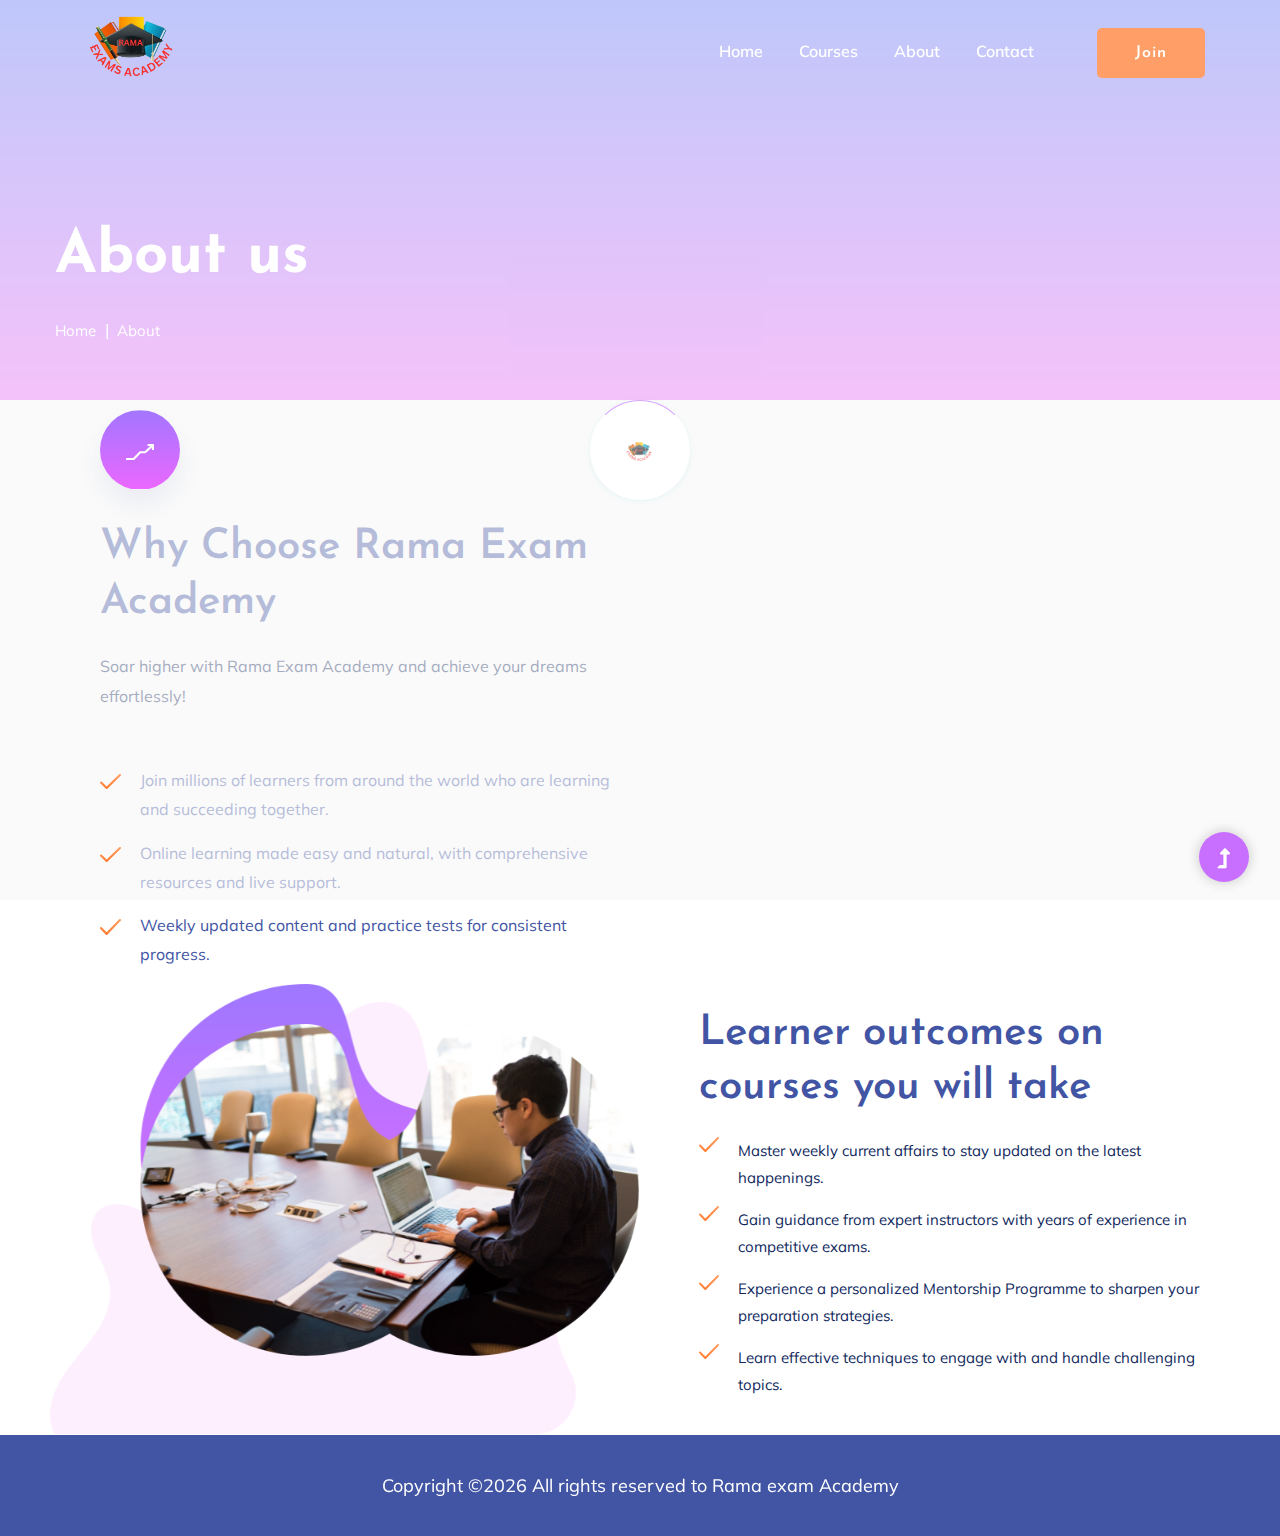
==== commit 543f39e5: "Changes" ====
--- a/about.html
+++ b/about.html
@@ -48,7 +48,7 @@
                         <!-- Logo -->
                         <div class="col-xl-2 col-lg-2">
                             <div class="logo">
-                                <a href="index.html"><img src="assets/img/logo/logo.png" alt=""></a>
+                                <a href="index.html"><img src="assets/img/logo/logo.png" alt="" height="100px"></a>
                             </div>
                         </div>
                         <div class="col-xl-10 col-lg-10">
@@ -62,7 +62,7 @@
                                             <li><a href="about.html">About</a></li>
                                             <li><a href="contact.html">Contact</a></li>
                                             <!-- Button -->
-                                            <li class="button-header margin-left "><a href="tel:+919999999999" class="btn">Join</a></li>
+                                            <li class="button-header margin-left "><a href="tel:+917731877635" class="btn">Join</a></li>
                                             <!-- <li class="button-header"><a href="login.html" class="btn btn3">Log in</a></li> -->
                                         </ul>
                                     </nav>
@@ -105,7 +105,7 @@
                 </div>
             </div>
         </section>
-        <div class="services-area">
+        <!-- <div class="services-area">
             <div class="container">
                 <div class="row justify-content-sm-center">
                     <div class="col-lg-4 col-md-6 col-sm-8">
@@ -143,7 +143,7 @@
                     </div>
                 </div>
             </div>
-        </div>
+        </div> -->
         <!--? About Area-1 Start -->
         <section class="about-area1 fix pt-10">
             <div class="support-wrapper align-items-center">
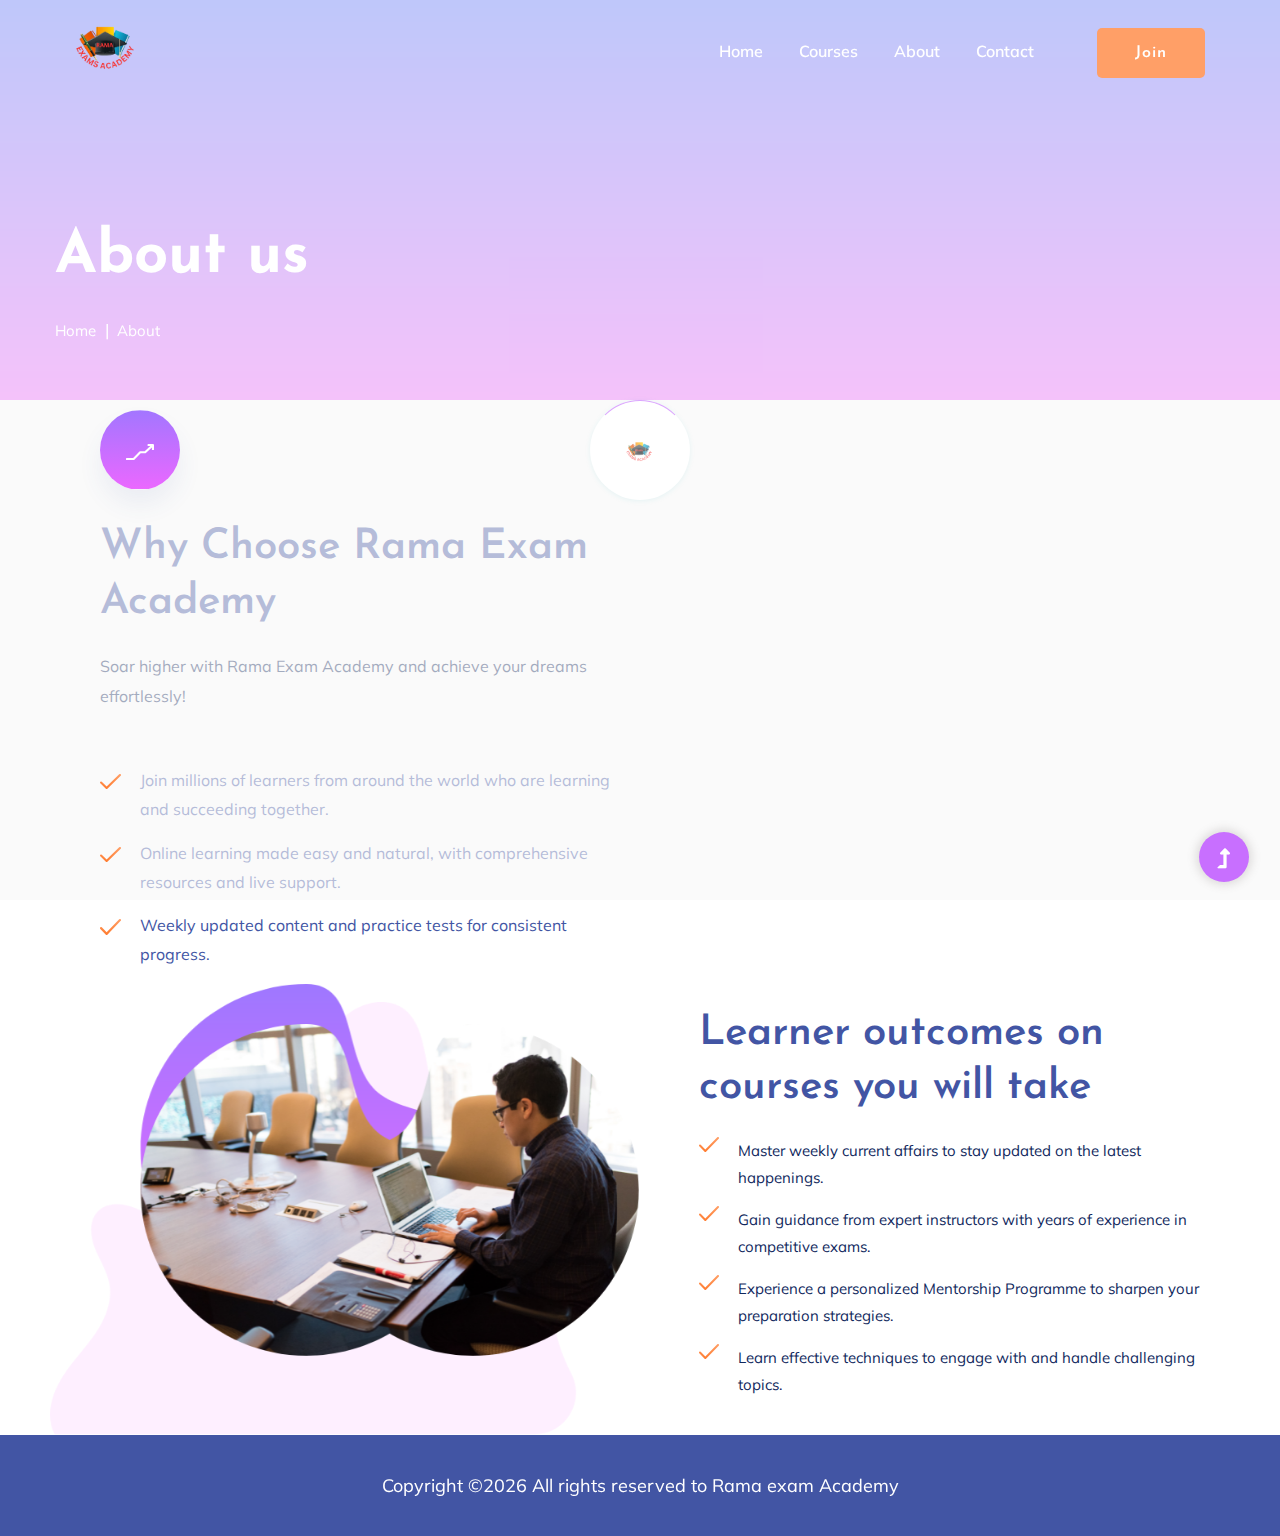
==== commit f6d7017d: "Changes" ====
--- a/about.html
+++ b/about.html
@@ -48,7 +48,7 @@
                         <!-- Logo -->
                         <div class="col-xl-2 col-lg-2">
                             <div class="logo">
-                                <a href="index.html"><img src="assets/img/logo/logo.png" alt="" height="100px"></a>
+                                <a href="index.html"><img src="assets/img/logo/logo.png" alt="" height="70px"></a>
                             </div>
                         </div>
                         <div class="col-xl-10 col-lg-10">
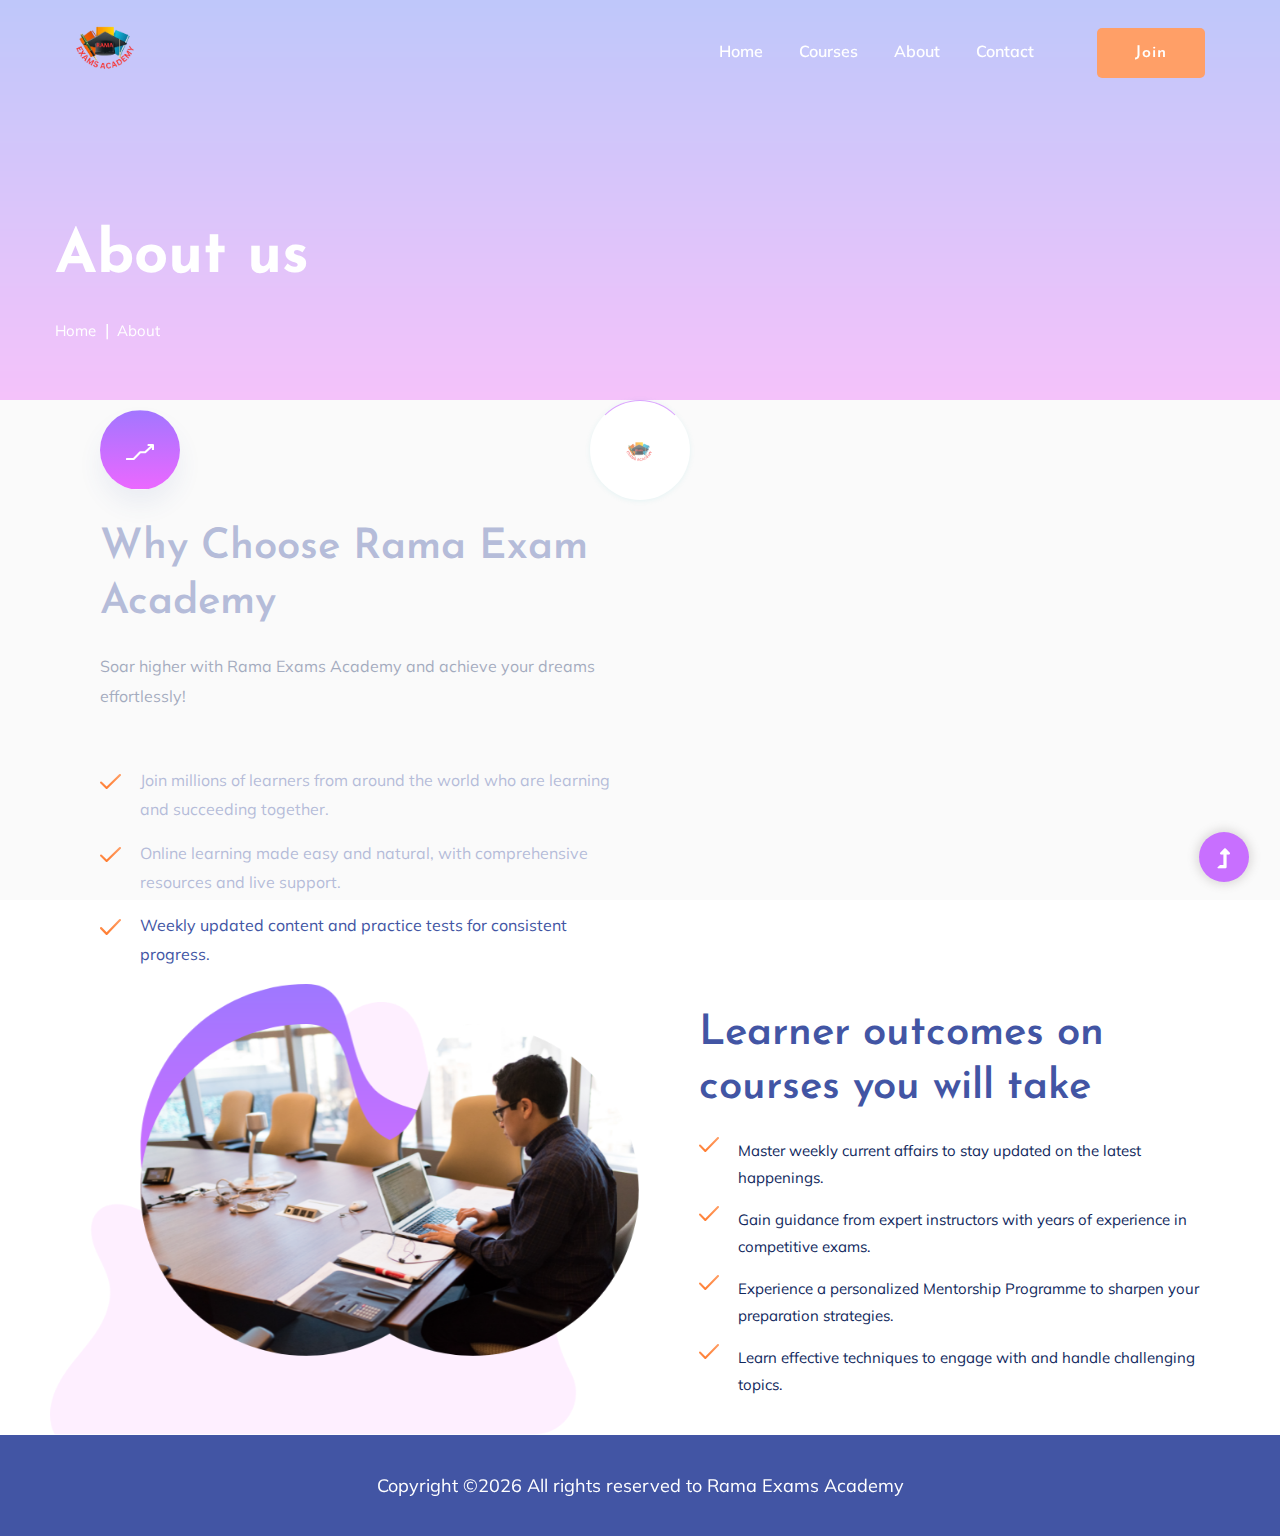
==== commit 7677a259: "Changes" ====
--- a/about.html
+++ b/about.html
@@ -155,7 +155,7 @@
                     <div class="section-tittle section-tittle2 mb-55">
                         <div class="front-text">
                             <h2 class="">Why Choose Rama Exam Academy</h2>
-                            <p>Soar higher with Rama Exam Academy and achieve your dreams effortlessly!</p>
+                            <p>Soar higher with Rama Exams Academy and achieve your dreams effortlessly!</p>
                         </div>
                     </div>
                     <div class="single-features">
@@ -322,7 +322,7 @@
                         <div class="col-xl-12 ">
                             <div class="footer-copy-right text-center">
                                 <p><!-- Link back to Colorlib can't be removed. Template is licensed under CC BY 3.0. -->
-                                  Copyright &copy;<script>document.write(new Date().getFullYear());</script> All rights reserved to Rama exam Academy
+                                  Copyright &copy;<script>document.write(new Date().getFullYear());</script> All rights reserved to Rama Exams Academy
                                   <!-- Link back to Colorlib can't be removed. Template is licensed under CC BY 3.0. --></p>
                               </div>
                           </div>
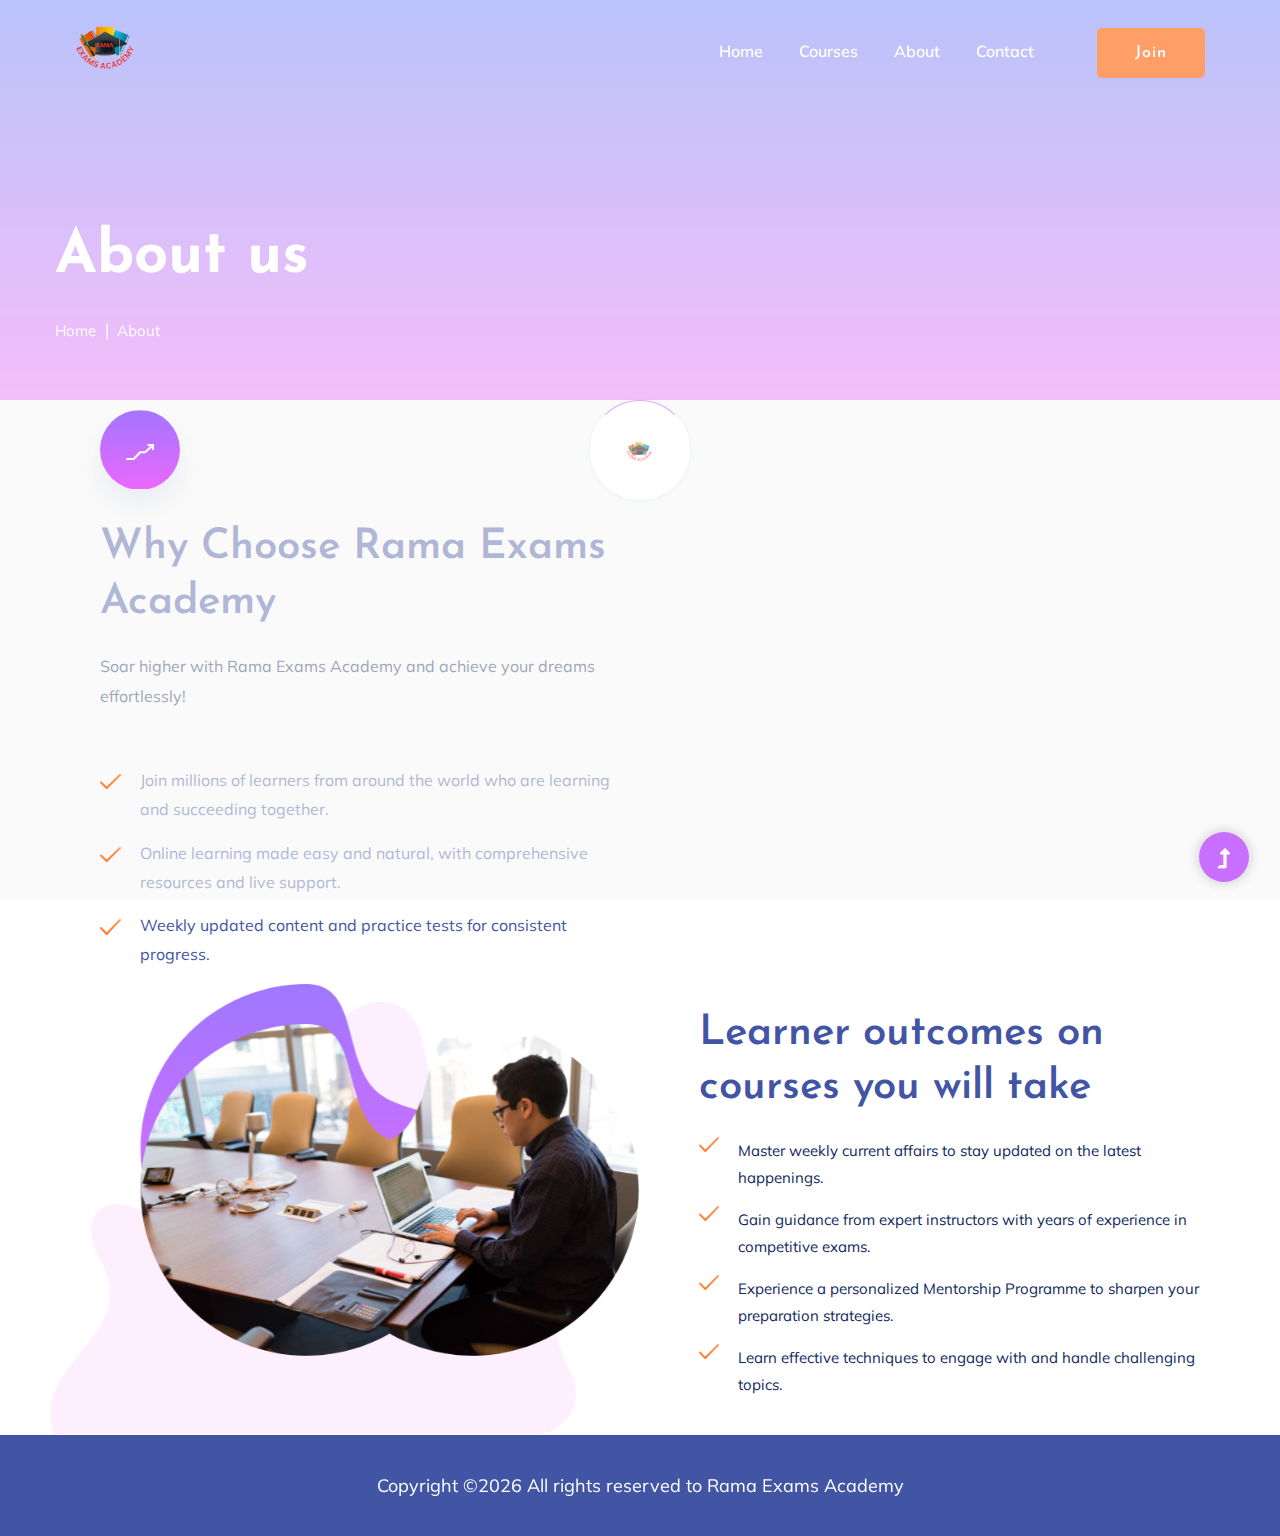
==== commit 73083433: "Changes" ====
--- a/about.html
+++ b/about.html
@@ -154,7 +154,7 @@
                     <!-- section tittle -->
                     <div class="section-tittle section-tittle2 mb-55">
                         <div class="front-text">
-                            <h2 class="">Why Choose Rama Exam Academy</h2>
+                            <h2 class="">Why Choose Rama Exams Academy</h2>
                             <p>Soar higher with Rama Exams Academy and achieve your dreams effortlessly!</p>
                         </div>
                     </div>
